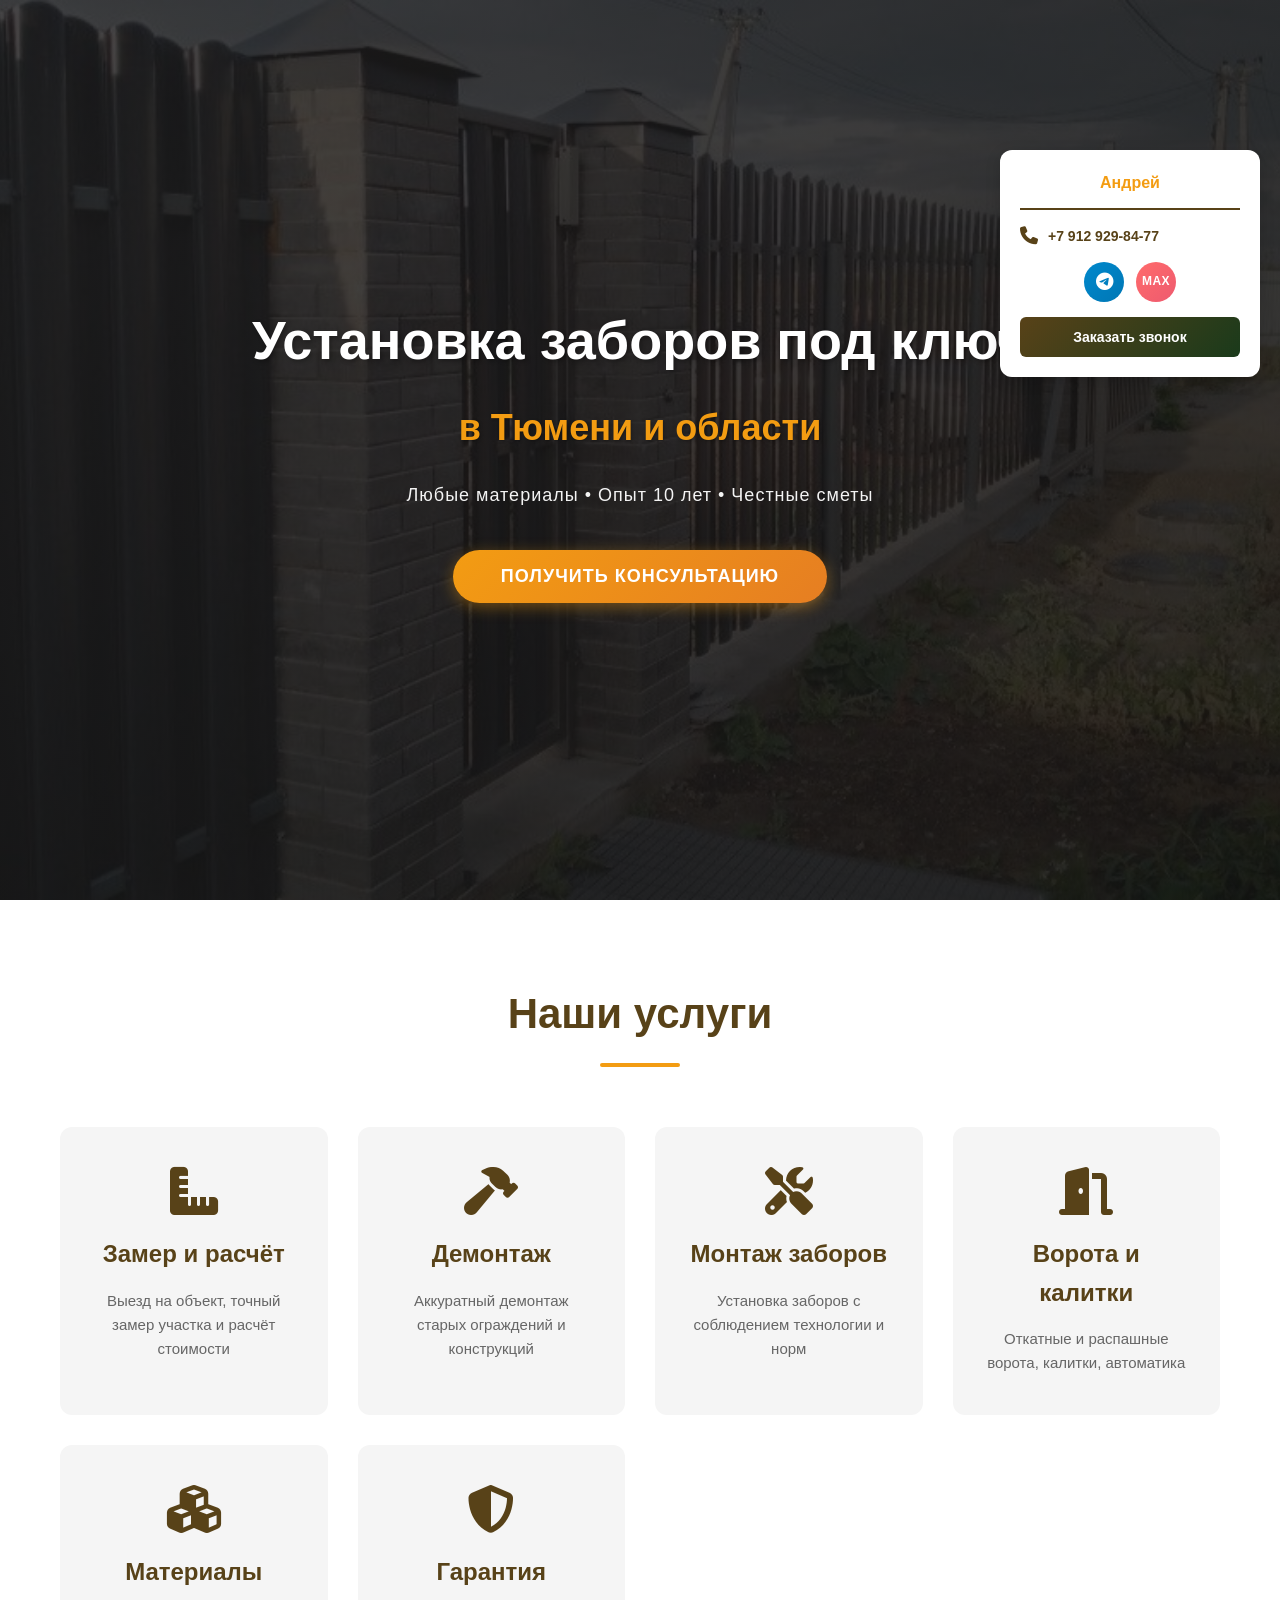
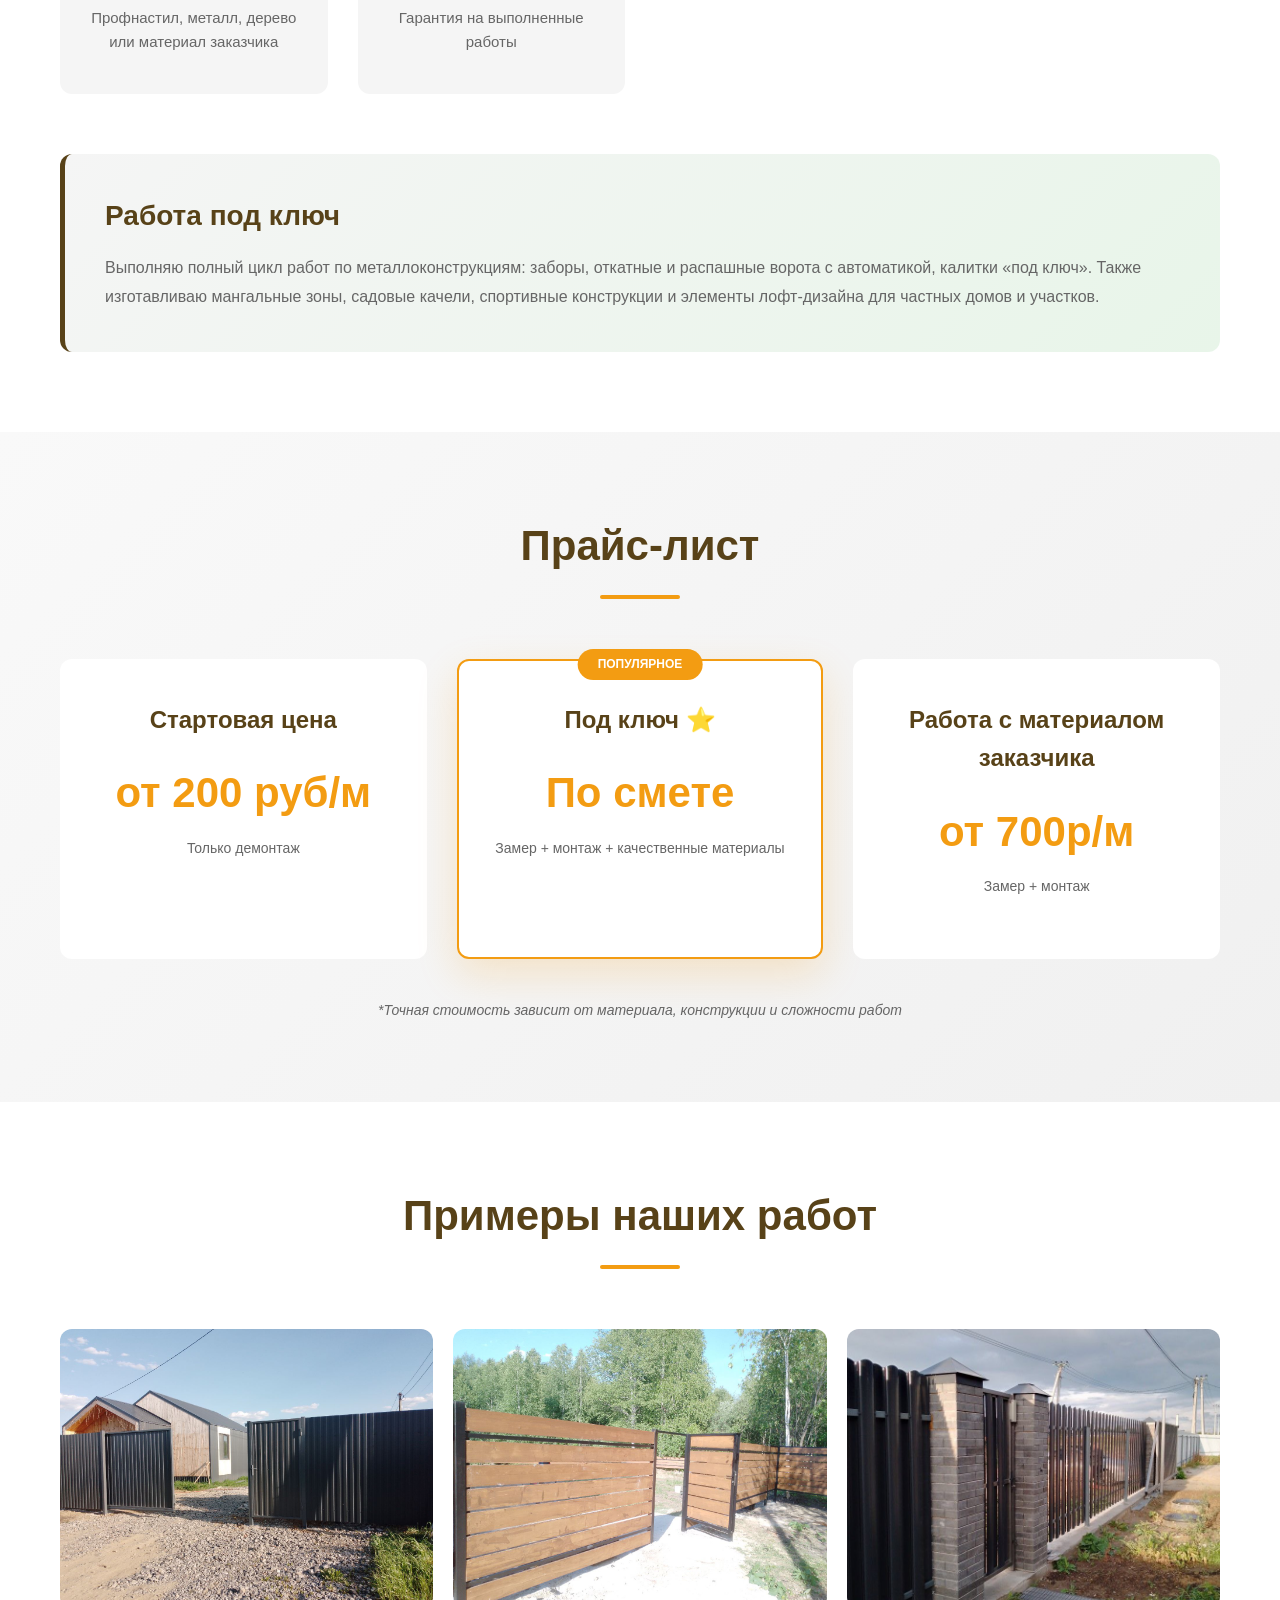
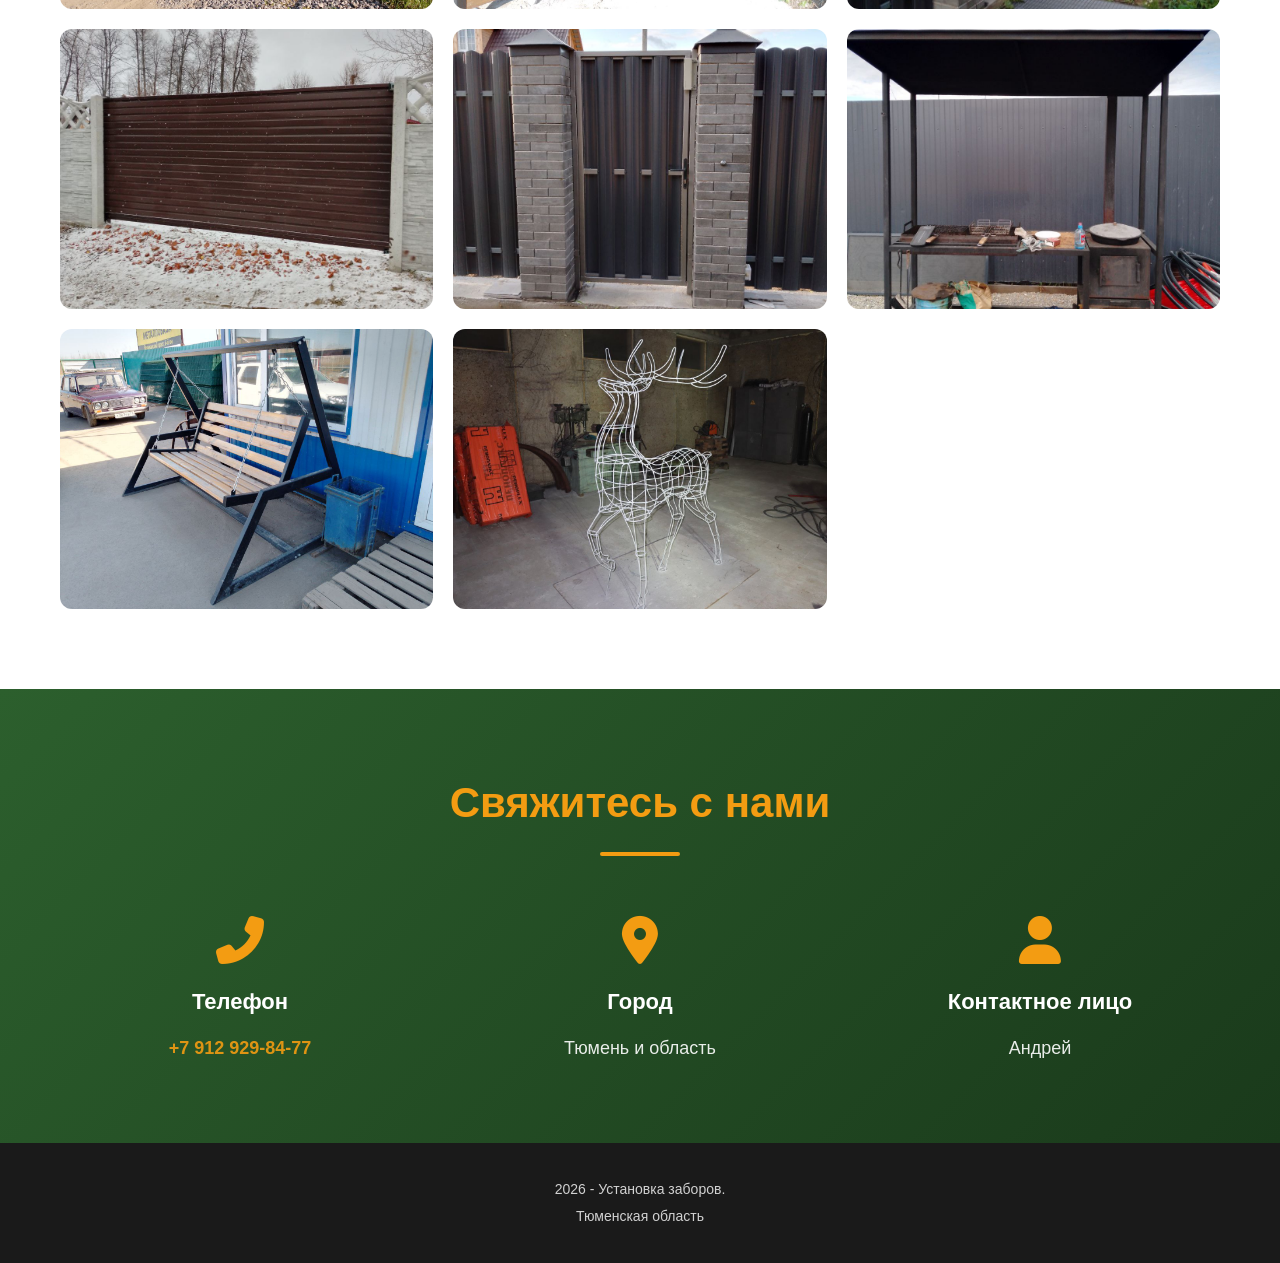
==== index.html @ 940b127a "Update index.html" ====
<!DOCTYPE html>
<html lang="ru">
<head>
  <meta charset="UTF-8">
  <title>Установка заборов в Тюмени | MAX</title>
  <meta name="viewport" content="width=device-width, initial-scale=1.0">
  <link rel="stylesheet" href="style.css">
  <link rel="stylesheet" href="https://cdnjs.cloudflare.com/ajax/libs/font-awesome/6.4.0/css/all.min.css">
</head>
<body>

<!-- Анимированные ворота при загрузке -->
<div class="gates-animation" id="gatesAnimation">
  <div class="gate gate-left"></div>
  <div class="gate gate-right"></div>
</div>


<!-- Шапка с фоновым изображением -->
<header class="hero-section">
  <div class="hero-overlay"></div>
  <div class="hero-content">
    <h1 class="main-title">Установка заборов под ключ</h1>
    <p class="main-subtitle">в Тюмени и области</p>
    <p class="hero-thesis">Любые материалы • Опыт 10 лет • Честные сметы</p>
    <button class="cta-btn">Получить консультацию</button>
  </div>
</header>

  
<!-- Закрепленная информация справа -->
<aside class="contact-widget" id="contactWidget">
  <div class="contact-header">
    <p class="contact-name">Андрей</p>
  </div>
  
  <div class="contact-info">
    <div class="phone">
      <i class="fas fa-phone"></i>
      <a href="tel:+79129298477">+7 912 929-84-77</a>
    </div>
  </div>

  <div class="messengers">
    <a href="https://t.me/andrei_zabory_72" class="messenger telegram" title="Telegram">
      <i class="fab fa-telegram"></i>
    </a>
    <a href="https://max.ru/u/f9LHodD0cOKf6otMtqRjpQnSEAO4AljlJIQRzLKiLgHiY9OCaTKBxmq5FD4" class="messenger max" title="MAX Messenger">
      <span class="max-icon">MAX</span>
    </a>
  </div>

  <button class="call-btn">Заказать звонок</button>
</aside>
  
<section class="services-section">
  <div class="container">
    <h2>Наши услуги</h2>

    <div class="services-grid">

      <div class="service-card">
        <i class="fas fa-ruler-combined"></i>
        <h3>Замер и расчёт</h3>
        <p>Выезд на объект, точный замер участка и расчёт стоимости</p>
      </div>

      <div class="service-card">
        <i class="fas fa-hammer"></i>
        <h3>Демонтаж</h3>
        <p>Аккуратный демонтаж старых ограждений и конструкций</p>
      </div>

      <div class="service-card">
        <i class="fas fa-tools"></i>
        <h3>Монтаж заборов</h3>
        <p>Установка заборов с соблюдением технологии и норм</p>
      </div>

      <div class="service-card">
        <i class="fas fa-door-open"></i>
        <h3>Ворота и калитки</h3>
        <p>Откатные и распашные ворота, калитки, автоматика</p>
      </div>

      <div class="service-card">
        <i class="fas fa-cubes"></i>
        <h3>Материалы</h3>
        <p>Профнастил, металл, дерево или материал заказчика</p>
      </div>

      <div class="service-card">
        <i class="fas fa-shield-halved"></i>
        <h3>Гарантия</h3>
        <p>Гарантия на выполненные работы</p>
      </div>

    </div>

    <div class="services-description">
      <h3>Работа под ключ</h3>
      <p>
        Выполняю полный цикл работ по металлоконструкциям: заборы, откатные и
        распашные ворота с автоматикой, калитки «под ключ». Также изготавливаю
        мангальные зоны, садовые качели, спортивные конструкции и элементы
        лофт-дизайна для частных домов и участков.
      </p>
    </div>

  </div>
</section>

<!-- Цены -->
<section class="prices-section">
  <div class="container">
    <h2>Прайс-лист</h2>
    <div class="price-table">
      <div class="price-item">
        <h3>Стартовая цена</h3>
        <p class="price">от 200 руб/м</p>
        <p class="price-text">Только демонтаж</p>
      </div>
      <div class="price-item featured">
        <div class="popular-badge">Популярное</div>
        <h3>Под ключ ⭐️</h3>
        <p class="price">По смете</p>
        <p class="price-text">Замер + монтаж + качественные материалы</p>
      </div>
      <div class="price-item">
        <h3>Работа с материалом заказчика</h3>
        <p class="price">от 700р/м</p>
        <p class="price-text">Замер + монтаж</p>
      </div>
    </div>
    <p class="price-note">*Точная стоимость зависит от материала, конструкции и сложности работ</p>
  </div>
</section>

<!-- Наши работы -->
<section class="portfolio-section">
  <div class="container">
    <h2>Примеры наших работ</h2>

    <div class="portfolio-grid">

      <div class="portfolio-item">
        <img src="images/1.jpg" alt="Забор из профнастила">
        <div class="portfolio-overlay">
          <p>Забор из профнастила</p>
        </div>
      </div>

      <div class="portfolio-item">
        <img src="images/2.jpg" alt="Деревянный забор">
        <div class="portfolio-overlay">
          <p>Деревянный забор</p>
        </div>
      </div>

      <div class="portfolio-item">
        <img src="images/3.jpg" alt="Забор с кирпичными столбами">
        <div class="portfolio-overlay">
          <p>Забор с кирпичными столбами</p>
        </div>
      </div>

      <div class="portfolio-item">
        <img src="images/4.jpg" alt="Откатные ворота">
        <div class="portfolio-overlay">
          <p>Откатные ворота</p>
        </div>
      </div>

      <div class="portfolio-item">
        <img src="images/5.jpg" alt="Металлическая калитка">
        <div class="portfolio-overlay">
          <p>Металлическая калитка</p>
        </div>
      </div>

      <div class="portfolio-item">
        <img src="images/6.jpg" alt="Мангальная зона из металла">
        <div class="portfolio-overlay">
          <p>Мангальная зона</p>
        </div>
      </div>

      <div class="portfolio-item">
        <img src="images/7.jpg" alt="Садовые качели">
        <div class="portfolio-overlay">
          <p>Садовые качели</p>
        </div>
      </div>

      <div class="portfolio-item">
        <img src="images/8.jpg" alt="Декоративные фигуры из проволоки">
        <div class="portfolio-overlay">
          <p>Фигуры из проволоки</p>
        </div>
      </div>

    </div>
  </div>
</section>


<!-- Контакты -->
<section class="contact-section">
  <div class="container">
    <h2>Свяжитесь с нами</h2>
    <div class="contact-grid">
      <div class="contact-item">
        <i class="fas fa-phone-alt"></i>
        <h3>Телефон</h3>
        <p><a href="tel:+79129298477">+7 912 929-84-77</a></p>
      </div>
      <div class="contact-item">
        <i class="fas fa-map-marker-alt"></i>
        <h3>Город</h3>
        <p>Тюмень и область</p>
      </div>
      <div class="contact-item">
        <i class="fas fa-user"></i>
        <h3>Контактное лицо</h3>
        <p>Андрей</p>
      </div>
    </div>
  </div>
</section>

<!-- Footer -->
<footer class="footer">
  <div class="container">
    <p>2026 - Установка заборов.</p>
    <p>Тюменская область</p>
  </div>
</footer>

<script src="script.js"></script>
</body>
</html>
---- style.css ----
* {
  margin: 0;
  padding: 0;
  box-sizing: border-box;
}

:root {
  --primary-color: #584218;
  --secondary-color: #f39c12;
  --accent-color: #e74c3c;
  --text-color: #333;
  --light-gray: #f5f5f5;
  --dark-gray: #666;
}

html {
  scroll-behavior: smooth;
}

body {
  font-family: 'Segoe UI', Tahoma, Geneva, Verdana, sans-serif;
  line-height: 1.6;
  color: var(--text-color);
}

.container {
  max-width: 1200px;
  margin: 0 auto;
  padding: 0 20px;
}

/* ===== АНИМАЦИЯ ДЕРЕВЯННЫХ ВОРОТ ===== */
@keyframes gateOpen {
  0% {
    opacity: 1;
  }
  100% {
    opacity: 0;
    pointer-events: none;
  }
}

@keyframes gateLeftSlide {
  0% {
    transform: translateX(0) rotateY(0deg);
  }
  100% {
    transform: translateX(-100%) rotateY(-15deg);
  }
}

@keyframes gateRightSlide {
  0% {
    transform: translateX(0) rotateY(0deg);
  }
  100% {
    transform: translateX(100%) rotateY(15deg);
  }
}

.gates-animation {
  position: fixed;
  top: 0;
  left: 0;
  width: 100%;
  height: 100vh;
  z-index: 9999;
  display: flex;
  overflow: hidden;
  animation: gateOpen 3.5s ease-in-out forwards;
  background: linear-gradient(135deg, #5a3a2a 0%, #3a2a1a 100%);
  perspective: 1000px;
}

.gate {
  width: 50%;
  height: 100%;
  position: relative;
  transform-style: preserve-3d;

  /* БАЗОВЫЙ ЦВЕТ ДЕРЕВА */
  background:
    linear-gradient(
      90deg,
      #6f4a2e 0%,
      #7a5134 20%,
      #6a452a 50%,
      #7f5638 80%,
      #6f4a2e 100%
    );

  box-shadow:
    inset -6px 0 12px rgba(0,0,0,0.35),
    inset 2px 0 4px rgba(255,255,255,0.15);

  border-right: 4px solid #4a2f1e;
}

/* РЕАЛИСТИЧНЫЕ ДОСКИ */
.gate::before {
  content: '';
  position: absolute;
  inset: 0;

  background:
    repeating-linear-gradient(
      0deg,
      rgba(0,0,0,0.35) 0px,
      rgba(0,0,0,0.35) 3px,
      transparent 3px,
      transparent 72px
    ),
    repeating-linear-gradient(
      0deg,
      rgba(255,255,255,0.08) 0px,
      rgba(255,255,255,0.08) 1px,
      transparent 1px,
      transparent 6px
    );

  mix-blend-mode: multiply;
  pointer-events: none;
}

/* ВОЛОКНА ДЕРЕВА */
.gate::after {
  content: '';
  position: absolute;
  inset: 0;

  background:
    repeating-linear-gradient(
      90deg,
      rgba(0,0,0,0.15) 0px,
      rgba(0,0,0,0.15) 1px,
      transparent 1px,
      transparent 18px
    ),
    linear-gradient(
      90deg,
      rgba(255,255,255,0.05),
      rgba(0,0,0,0.15)
    );

  opacity: 0.9;
  pointer-events: none;
}


.gate-left {
  animation: gateLeftSlide 3s cubic-bezier(0.68, -0.55, 0.265, 1.55) forwards;
  border-left: 3px solid #5a3a2a;
}

.gate-left::before {
  content: '';
  position: absolute;
  width: 40px;
  height: 100px;
  background: radial-gradient(circle, #d4af37 0%, #c9a127 50%, #9a7e1f 100%);
  top: 50%;
  left: 24px;
  transform: translateY(-50%);
  border-radius: 50%;
  box-shadow: inset -2px -2px 5px rgba(0, 0, 0, 0.4), inset 1px 1px 3px rgba(255, 255, 255, 0.2);
  z-index: 10;
}

.gate-right {
  animation: gateRightSlide 3s cubic-bezier(0.68, -0.55, 0.265, 1.55) forwards;
  border-right: 3px solid #5a3a2a;
  border-left: none;
}

.gate-right::before {
  content: '';
  position: absolute;
  width: 40px;
  height: 100px;
  background: radial-gradient(circle, #d4af37 0%, #c9a127 50%, #9a7e1f 100%);
  top: 50%;
  right: 24px;
  transform: translateY(-50%);
  border-radius: 50%;
  box-shadow: inset -2px -2px 5px rgba(0, 0, 0, 0.4), inset 1px 1px 3px rgba(255, 255, 255, 0.2);
  z-index: 10;
}

/* Петли ворот */
.gate .hinge {
  position: absolute;
  width: 30px;
  height: 12px;
  background: radial-gradient(circle, #c0a080 0%, #8a6a50 100%);
  border-radius: 50%;
  box-shadow: inset -1px -1px 3px rgba(0, 0, 0, 0.4), 0 1px 2px rgba(255, 255, 255, 0.2);
  z-index: 5;
}

.gate-left .hinge {
  right: 0px;
}

.gate-right .hinge {
  left: 0px;
}

/* ===== ЗАКРЕПЛЕННЫЙ КОНТАКТ ВИДЖЕТ ===== */
.contact-widget {
  position: fixed;
  right: 20px;
  top: 150px;
  background: white;
  border-radius: 12px;
  padding: 20px;
  box-shadow: 0 4px 15px rgba(0, 0, 0, 0.15);
  z-index: 100;
  width: 260px;
  transition: all 0.3s ease;
  animation: slideInRight 0.8s ease-out forwards;
}

@keyframes slideInRight {
  from {
    opacity: 0;
    transform: translateX(100px);
  }
  to {
    opacity: 1;
    transform: translateX(0);
  }
}

.contact-header {
  border-bottom: 2px solid var(--primary-color);
  padding-bottom: 12px;
  margin-bottom: 15px;
  text-align: center;
}

.contact-name {
  color: var(--secondary-color);
  font-size: 16px;
  font-weight: 700;
}

.contact-info {
  margin-bottom: 15px;
}

.phone {
  display: flex;
  align-items: center;
  gap: 10px;
  margin-bottom: 10px;
}

.phone i {
  color: var(--primary-color);
  font-size: 18px;
}

.phone a {
  color: var(--primary-color);
  text-decoration: none;
  font-weight: 600;
  font-size: 14px;
  transition: color 0.3s ease;
}

.phone a:hover {
  color: var(--secondary-color);
}

.messengers {
  display: flex;
  gap: 12px;
  justify-content: center;
  margin-bottom: 15px;
}

.messenger {
  width: 40px;
  height: 40px;
  border-radius: 50%;
  display: flex;
  align-items: center;
  justify-content: center;
  color: white;
  font-size: 18px;
  text-decoration: none;
  transition: all 0.3s ease;
  transform-origin: center;
}

.messenger.telegram {
  background: linear-gradient(135deg, #0088cc 0%, #0077b5 100%);
}

.messenger.telegram:hover {
  transform: scale(1.2) rotate(10deg);
  box-shadow: 0 4px 12px rgba(0, 136, 204, 0.4);
}

.messenger.vk {
  background: linear-gradient(135deg, #4a7fdb 0%, #3b65c4 100%);
}

.messenger.vk:hover {
  transform: scale(1.2) rotate(-10deg);
  box-shadow: 0 4px 12px rgba(74, 127, 219, 0.4);
}

.messenger.max {
  background: linear-gradient(135deg, #ff6b6b 0%, #ee5a6f 100%);
}

.messenger.max:hover {
  transform: scale(1.2) rotate(10deg);
  box-shadow: 0 4px 12px rgba(255, 107, 107, 0.4);
}

.max-icon {
  font-size: 12px;
  font-weight: 900;
  letter-spacing: 0.5px;
}

.call-btn {
  width: 100%;
  padding: 12px;
  background: linear-gradient(135deg, var(--primary-color), #1a3a1b);
  color: white;
  border: none;
  border-radius: 6px;
  font-weight: 600;
  cursor: pointer;
  transition: all 0.3s ease;
  font-size: 14px;
}

.call-btn:hover {
  transform: translateY(-2px);
  box-shadow: 0 6px 15px rgba(44, 95, 45, 0.4);
}

.call-btn:active {
  transform: translateY(0);
}

/* ===== HERO СЕКЦИЯ ===== */
.hero-section {
  position: relative;
  height: 100vh;
  min-height: 600px;
  background: linear-gradient(rgba(0, 0, 0, 0.4), rgba(0, 0, 0, 0.4)), 
              url('images/hero-bg.jpg');
  background-size: cover;
  background-position: center;
  background-attachment: fixed;
  display: flex;
  align-items: center;
  justify-content: center;
  text-align: center;
  color: white;
  overflow: hidden;
}

.hero-overlay {
  position: absolute;
  top: 0;
  left: 0;
  width: 100%;
  height: 100%;
  background: linear-gradient(135deg, rgba(35, 35, 35, 0.7) 0%, rgba(20, 20, 20, 0.8) 100%);
  z-index: 1;
}

.hero-content {
  position: relative;
  z-index: 2;
  animation: fadeInUp 1s ease-out;
}

@keyframes fadeInUp {
  from {
    opacity: 0;
    transform: translateY(50px);
  }
  to {
    opacity: 1;
    transform: translateY(0);
  }
}

.main-title {
  font-size: 54px;
  font-weight: 700;
  margin-bottom: 15px;
  text-shadow: 2px 2px 4px rgba(0, 0, 0, 0.3);
}

.main-subtitle {
  font-size: 36px;
  color: var(--secondary-color);
  margin-bottom: 25px;
  font-weight: 600;
  text-shadow: 1px 1px 3px rgba(0, 0, 0, 0.3);
}

.hero-thesis {
  font-size: 18px;
  margin-bottom: 40px;
  opacity: 0.95;
  font-weight: 500;
  letter-spacing: 1px;
}

.cta-btn {
  background: linear-gradient(135deg, var(--secondary-color), #e67e22);
  color: white;
  border: none;
  padding: 16px 48px;
  font-size: 18px;
  font-weight: 700;
  border-radius: 50px;
  cursor: pointer;
  transition: all 0.3s ease;
  box-shadow: 0 4px 15px rgba(243, 156, 18, 0.4);
  text-transform: uppercase;
  letter-spacing: 1px;
}

.cta-btn:hover {
  transform: translateY(-3px);
  box-shadow: 0 8px 25px rgba(243, 156, 18, 0.6);
}

.cta-btn:active {
  transform: translateY(-1px);
}

/* ===== УСЛУГИ ===== */
.services-section {
  padding: 80px 0;
  background: white;
}

.services-section h2 {
  font-size: 42px;
  text-align: center;
  margin-bottom: 60px;
  color: var(--primary-color);
  position: relative;
  padding-bottom: 20px;
}

.services-section h2::after {
  content: '';
  position: absolute;
  bottom: 0;
  left: 50%;
  transform: translateX(-50%);
  width: 80px;
  height: 4px;
  background: var(--secondary-color);
  border-radius: 2px;
}

.services-grid {
  display: grid;
  grid-template-columns: repeat(auto-fit, minmax(250px, 1fr));
  gap: 30px;
  margin-bottom: 60px;
}

.service-card {
  background: var(--light-gray);
  padding: 40px 30px;
  border-radius: 12px;
  text-align: center;
  transition: all 0.3s ease;
  cursor: pointer;
  position: relative;
  overflow: hidden;
}

.service-card::before {
  content: '';
  position: absolute;
  top: 0;
  left: -100%;
  width: 100%;
  height: 3px;
  background: var(--secondary-color);
  transition: left 0.3s ease;
}

.service-card:hover {
  transform: translateY(-10px);
  box-shadow: 0 10px 30px rgba(0, 0, 0, 0.1);
}

.service-card:hover::before {
  left: 0;
}

.service-card i {
  font-size: 48px;
  color: var(--primary-color);
  margin-bottom: 20px;
  display: block;
}

.service-card h3 {
  font-size: 24px;
  margin-bottom: 15px;
  color: var(--primary-color);
}

.service-card p {
  color: var(--dark-gray);
  font-size: 15px;
  line-height: 1.6;
}

.services-description {
  background: linear-gradient(135deg, #f5f5f5, #e8f5e9);
  padding: 40px;
  border-radius: 12px;
  border-left: 5px solid var(--primary-color);
}

.services-description h3 {
  color: var(--primary-color);
  font-size: 28px;
  margin-bottom: 15px;
}

.services-description p {
  color: var(--dark-gray);
  font-size: 16px;
  line-height: 1.8;
}

/* ===== ЦЕНЫ ===== */
.prices-section {
  padding: 80px 0;
  background: linear-gradient(135deg, #f9f9f9, #f0f0f0);
}

.prices-section h2 {
  font-size: 42px;
  text-align: center;
  margin-bottom: 60px;
  color: var(--primary-color);
  position: relative;
  padding-bottom: 20px;
}

.prices-section h2::after {
  content: '';
  position: absolute;
  bottom: 0;
  left: 50%;
  transform: translateX(-50%);
  width: 80px;
  height: 4px;
  background: var(--secondary-color);
  border-radius: 2px;
}

.price-table {
  display: grid;
  grid-template-columns: repeat(auto-fit, minmax(280px, 1fr));
  gap: 30px;
  margin-bottom: 40px;
}

.price-item {
  background: white;
  padding: 40px 30px;
  border-radius: 12px;
  text-align: center;
  border: 2px solid transparent;
  transition: all 0.3s ease;
  position: relative;
}

.price-item:hover {
  transform: translateY(-10px);
  border-color: var(--secondary-color);
  box-shadow: 0 10px 30px rgba(0, 0, 0, 0.1);
}

.price-item.featured {
  border-color: var(--secondary-color);
  transform: scale(1.05);
  box-shadow: 0 15px 40px rgba(243, 156, 18, 0.2);
}

.popular-badge {
  position: absolute;
  top: -12px;
  left: 50%;
  transform: translateX(-50%);
  background: var(--secondary-color);
  color: white;
  padding: 6px 20px;
  border-radius: 20px;
  font-size: 12px;
  font-weight: 700;
  text-transform: uppercase;
}

.price-item h3 {
  color: var(--primary-color);
  font-size: 24px;
  margin-bottom: 20px;
}

.price {
  font-size: 42px;
  font-weight: 700;
  color: var(--secondary-color);
  margin-bottom: 10px;
}

.price-text {
  color: var(--dark-gray);
  font-size: 14px;
  margin-bottom: 20px;
}

.price-note {
  text-align: center;
  color: var(--dark-gray);
  font-size: 14px;
  font-style: italic;
}

/* ===== ПОРТФОЛИО ===== */
.portfolio-section {
  padding: 80px 0;
  background: white;
}

.portfolio-section h2 {
  font-size: 42px;
  text-align: center;
  margin-bottom: 60px;
  color: var(--primary-color);
  position: relative;
  padding-bottom: 20px;
}

.portfolio-section h2::after {
  content: '';
  position: absolute;
  bottom: 0;
  left: 50%;
  transform: translateX(-50%);
  width: 80px;
  height: 4px;
  background: var(--secondary-color);
  border-radius: 2px;
}

.portfolio-grid {
  display: grid;
  grid-template-columns: repeat(auto-fit, minmax(280px, 1fr));
  gap: 20px;
}

.portfolio-item {
  position: relative;
  overflow: hidden;
  border-radius: 12px;
  height: 280px;
  cursor: pointer;
}

.portfolio-item img {
  width: 100%;
  height: 100%;
  object-fit: cover;
  transition: transform 0.4s ease;
}

.portfolio-item:hover img {
  transform: scale(1.1);
}

.portfolio-overlay {
  position: absolute;
  top: 0;
  left: 0;
  width: 100%;
  height: 100%;
  background: rgba(44, 95, 45, 0.8);
  display: flex;
  align-items: center;
  justify-content: center;
  opacity: 0;
  transition: opacity 0.3s ease;
}

.portfolio-item:hover .portfolio-overlay {
  opacity: 1;
}

.portfolio-overlay p {
  color: white;
  font-size: 18px;
  font-weight: 600;
  text-align: center;
}

/* ===== КОНТАКТЫ ===== */
.contact-section {
  padding: 80px 0;
  background: linear-gradient(135deg, #2c5f2d, #1a3a1b);
  color: white;
}

.contact-section h2 {
  font-size: 42px;
  text-align: center;
  margin-bottom: 60px;
  color: var(--secondary-color);
  position: relative;
  padding-bottom: 20px;
}

.contact-section h2::after {
  content: '';
  position: absolute;
  bottom: 0;
  left: 50%;
  transform: translateX(-50%);
  width: 80px;
  height: 4px;
  background: var(--secondary-color);
  border-radius: 2px;
}

.contact-grid {
  display: grid;
  grid-template-columns: repeat(auto-fit, minmax(250px, 1fr));
  gap: 40px;
}

.contact-item {
  text-align: center;
}

.contact-item i {
  font-size: 48px;
  color: var(--secondary-color);
  margin-bottom: 20px;
  display: block;
}

.contact-item h3 {
  font-size: 22px;
  margin-bottom: 15px;
}

.contact-item p {
  font-size: 18px;
  opacity: 0.9;
}

.contact-item a {
  color: var(--secondary-color);
  text-decoration: none;
  font-weight: 600;
  transition: opacity 0.3s ease;
}

.contact-item a:hover {
  opacity: 0.8;
}

/* ===== FOOTER ===== */
.footer {
  background: #1a1a1a;
  color: white;
  text-align: center;
  padding: 30px 0;
  font-size: 14px;
}

.footer p {
  margin: 5px 0;
  opacity: 0.8;
}

/* ===== RESPONSIVE ===== */
@media (max-width: 768px) {
  .main-title {
    font-size: 38px;
  }

  .main-subtitle {
    font-size: 26px;
  }

  .hero-thesis {
    font-size: 16px;
  }

  .contact-widget {
    position: relative;
    right: auto;
    top: auto;
    width: 100%;
    margin: 20px;
    animation: none;
  }

  .services-grid {
    grid-template-columns: 1fr;
  }

  .portfolio-grid {
    grid-template-columns: repeat(2, 1fr);
  }

  .price-item.featured {
    transform: scale(1);
  }

  .cta-btn {
    padding: 12px 32px;
    font-size: 16px;
  }
}

@media (max-width: 480px) {
  .main-title {
    font-size: 28px;
  }

  .main-subtitle {
    font-size: 20px;
  }

  .portfolio-grid {
    grid-template-columns: 1fr;
  }

  .contact-grid {
    grid-template-columns: 1fr;
  }

  .services-section h2,
  .prices-section h2,
  .portfolio-section h2,
  .contact-section h2 {
    font-size: 32px;
  }
}
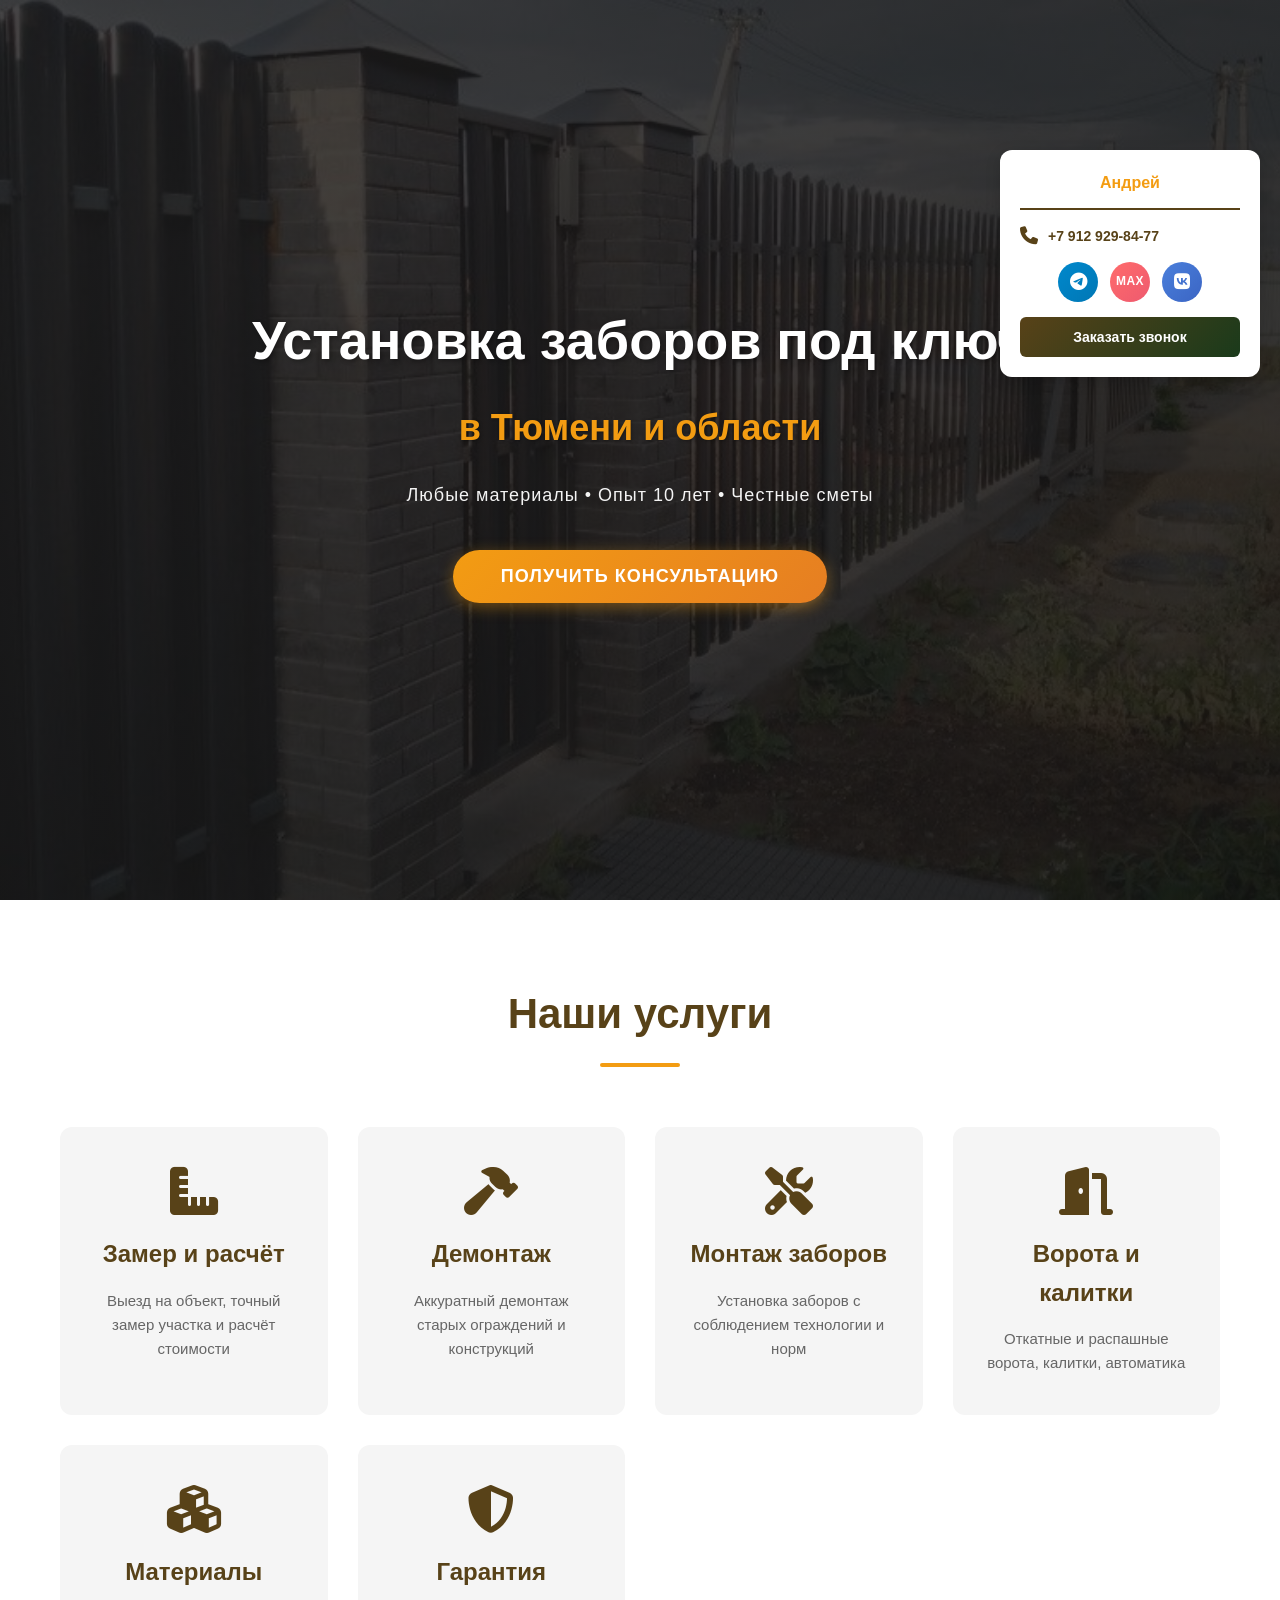
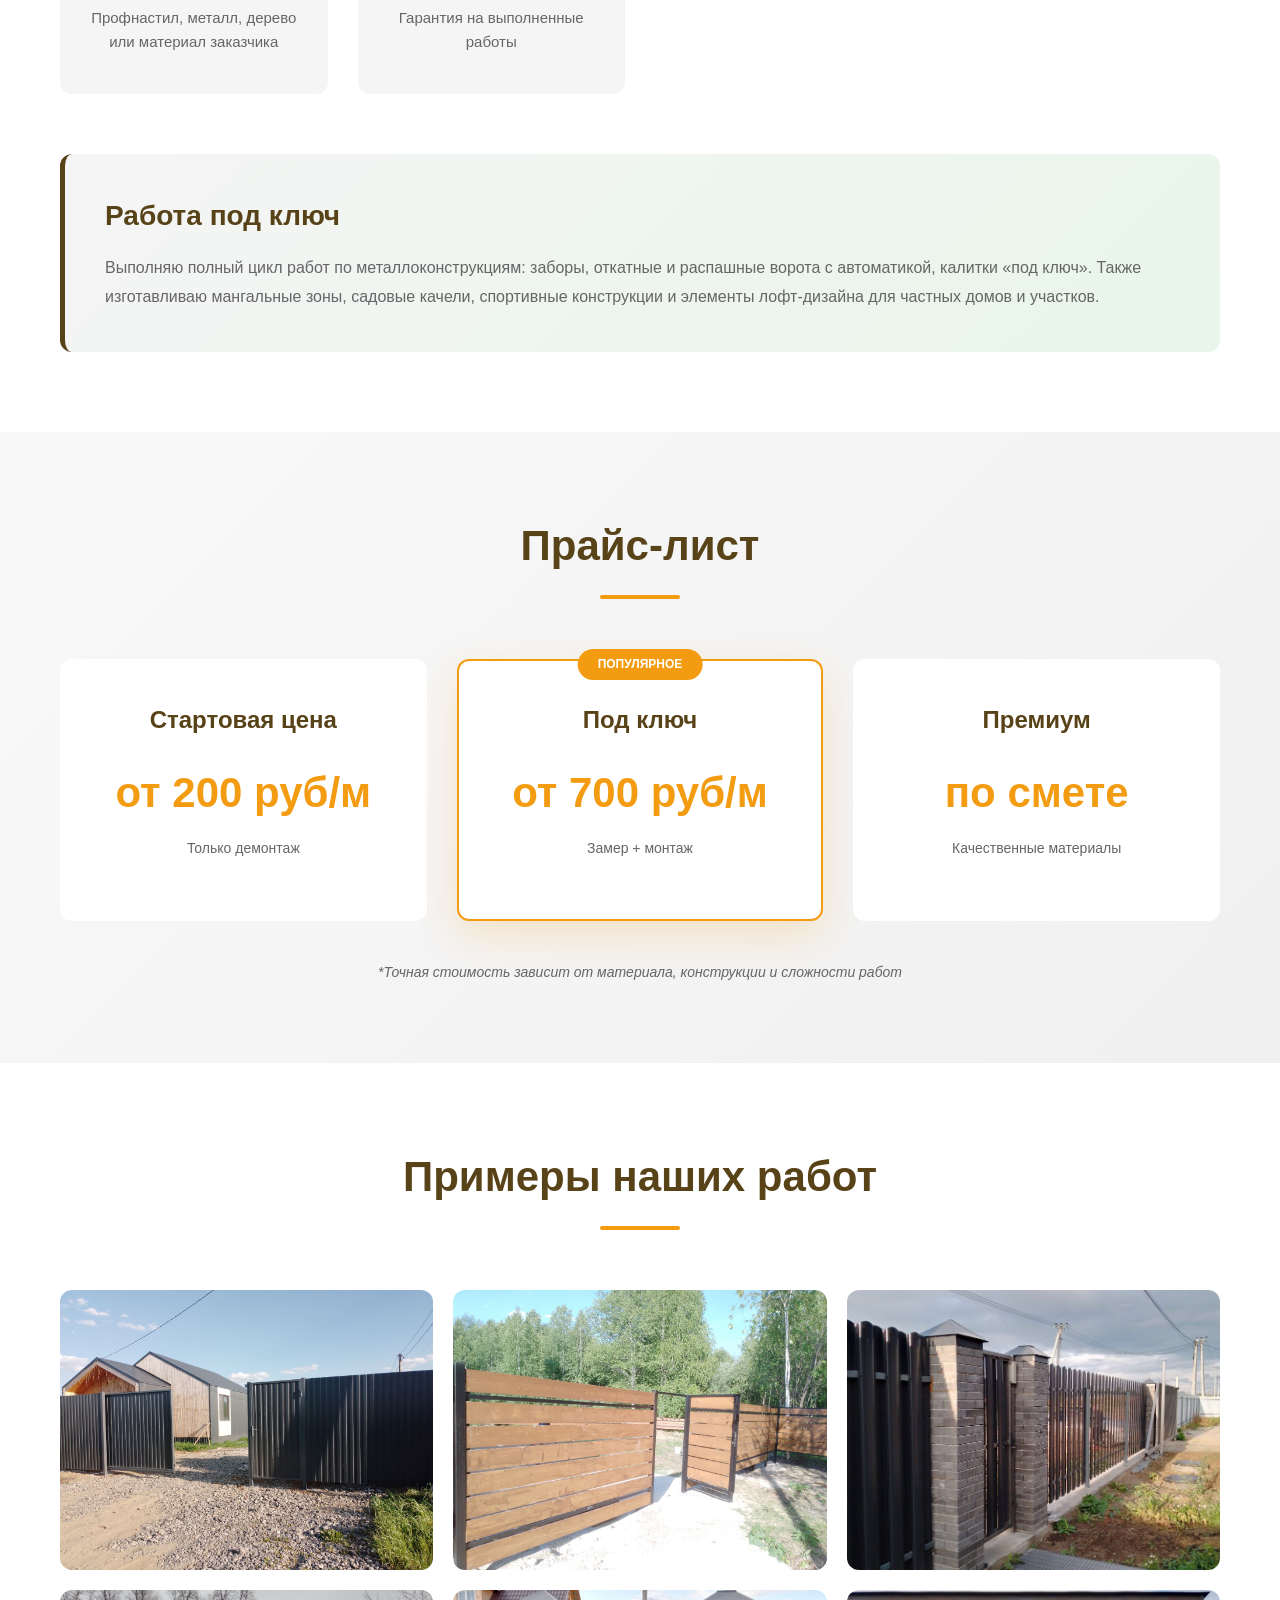
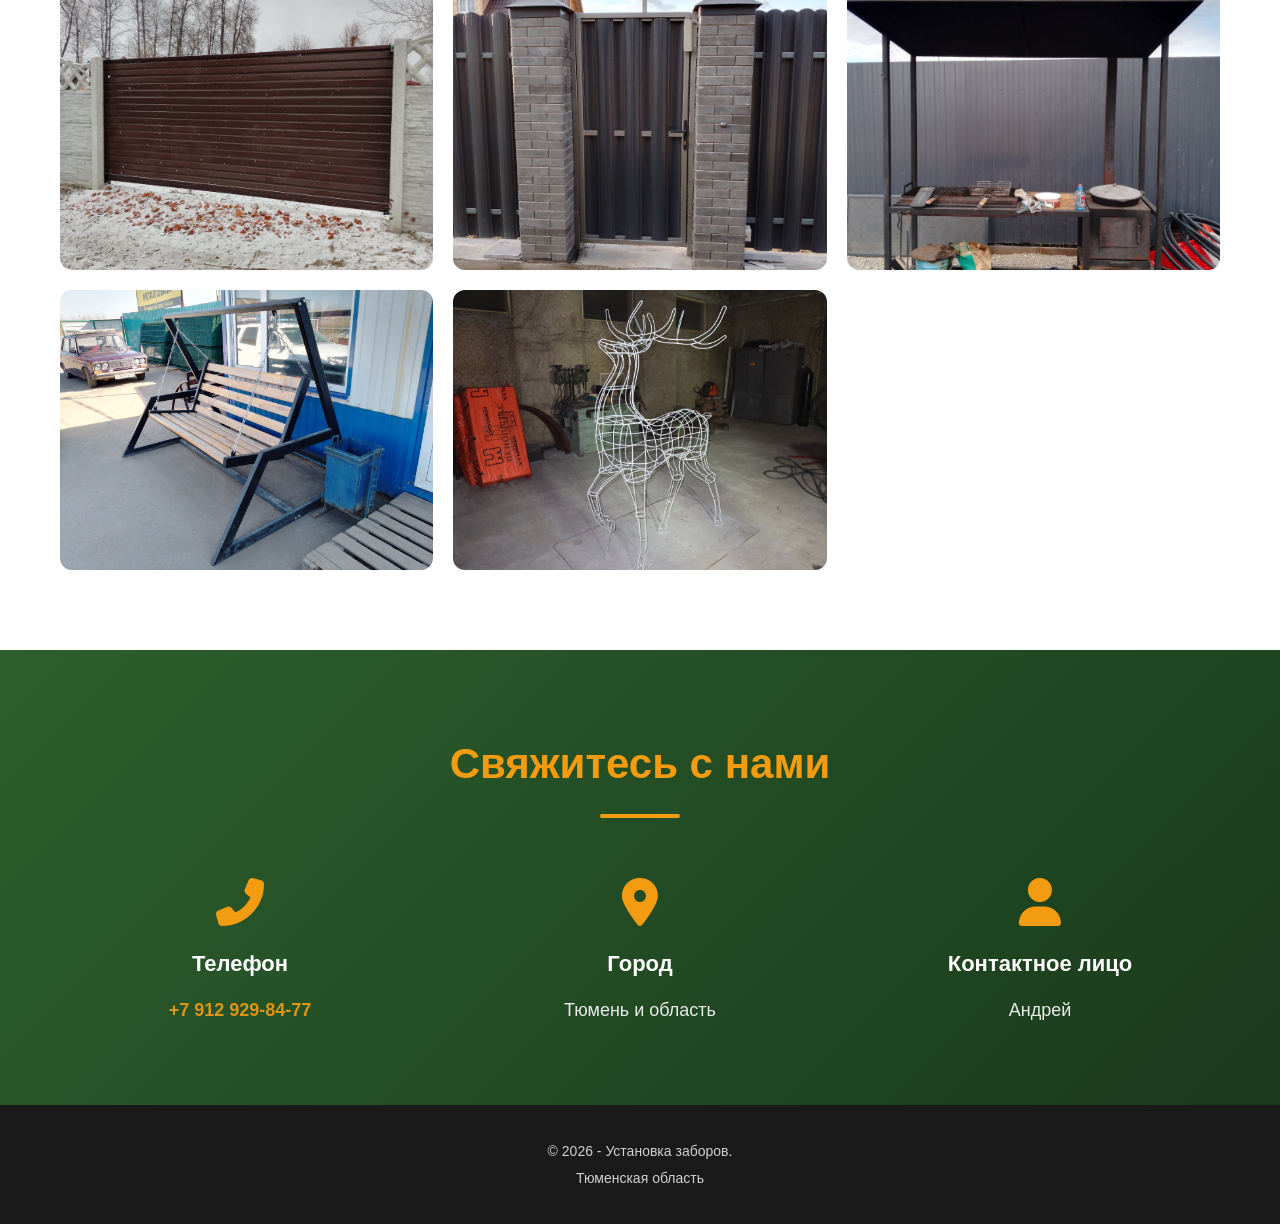
==== commit 05e3fd0a: "Update index.html" ====
--- a/index.html
+++ b/index.html
@@ -15,6 +15,33 @@
   <div class="gate gate-right"></div>
 </div>
 
+<!-- Закрепленная информация справа -->
+<aside class="contact-widget" id="contactWidget">
+  <div class="contact-header">
+    <p class="contact-name">Андрей</p>
+  </div>
+  
+  <div class="contact-info">
+    <div class="phone">
+      <i class="fas fa-phone"></i>
+      <a href="tel:+79129298477">+7 912 929-84-77</a>
+    </div>
+  </div>
+
+  <div class="messengers">
+    <a href="https://t.me/andrey_max_zabor" class="messenger telegram" title="Telegram">
+      <i class="fab fa-telegram"></i>
+    </a>
+    <a href="https://max.im" class="messenger max" title="MAX Messenger">
+      <span class="max-icon">MAX</span>
+    </a>
+    <a href="https://vk.com" class="messenger vk" title="VK">
+      <i class="fab fa-vk"></i>
+    </a>
+  </div>
+
+  <button class="call-btn">Заказать звонок</button>
+</aside>
 
 <!-- Шапка с фоновым изображением -->
 <header class="hero-section">
@@ -27,32 +54,6 @@
   </div>
 </header>
 
-  
-<!-- Закрепленная информация справа -->
-<aside class="contact-widget" id="contactWidget">
-  <div class="contact-header">
-    <p class="contact-name">Андрей</p>
-  </div>
-  
-  <div class="contact-info">
-    <div class="phone">
-      <i class="fas fa-phone"></i>
-      <a href="tel:+79129298477">+7 912 929-84-77</a>
-    </div>
-  </div>
-
-  <div class="messengers">
-    <a href="https://t.me/andrei_zabory_72" class="messenger telegram" title="Telegram">
-      <i class="fab fa-telegram"></i>
-    </a>
-    <a href="https://max.ru/u/f9LHodD0cOKf6otMtqRjpQnSEAO4AljlJIQRzLKiLgHiY9OCaTKBxmq5FD4" class="messenger max" title="MAX Messenger">
-      <span class="max-icon">MAX</span>
-    </a>
-  </div>
-
-  <button class="call-btn">Заказать звонок</button>
-</aside>
-  
 <section class="services-section">
   <div class="container">
     <h2>Наши услуги</h2>
@@ -110,6 +111,7 @@
   </div>
 </section>
 
+
 <!-- Цены -->
 <section class="prices-section">
   <div class="container">
@@ -122,14 +124,14 @@
       </div>
       <div class="price-item featured">
         <div class="popular-badge">Популярное</div>
-        <h3>Под ключ ⭐️</h3>
-        <p class="price">По смете</p>
-        <p class="price-text">Замер + монтаж + качественные материалы</p>
+        <h3>Под ключ</h3>
+        <p class="price">от 700 руб/м</p>
+        <p class="price-text">Замер + монтаж</p>
       </div>
       <div class="price-item">
-        <h3>Работа с материалом заказчика</h3>
-        <p class="price">от 700р/м</p>
-        <p class="price-text">Замер + монтаж</p>
+        <h3>Премиум</h3>
+        <p class="price">по смете</p>
+        <p class="price-text">Качественные материалы</p>
       </div>
     </div>
     <p class="price-note">*Точная стоимость зависит от материала, конструкции и сложности работ</p>
@@ -231,7 +233,7 @@
 <!-- Footer -->
 <footer class="footer">
   <div class="container">
-    <p>2026 - Установка заборов.</p>
+    <p>&copy; 2026 - Установка заборов.</p>
     <p>Тюменская область</p>
   </div>
 </footer>
@@ -239,7 +241,3 @@
 <script src="script.js"></script>
 </body>
 </html>
-
-
-
-
--- a/style.css
+++ b/style.css
@@ -159,7 +159,7 @@
   height: 100px;
   background: radial-gradient(circle, #d4af37 0%, #c9a127 50%, #9a7e1f 100%);
   top: 50%;
-  left: 24px;
+  left: 15%;
   transform: translateY(-50%);
   border-radius: 50%;
   box-shadow: inset -2px -2px 5px rgba(0, 0, 0, 0.4), inset 1px 1px 3px rgba(255, 255, 255, 0.2);
@@ -179,7 +179,7 @@
   height: 100px;
   background: radial-gradient(circle, #d4af37 0%, #c9a127 50%, #9a7e1f 100%);
   top: 50%;
-  right: 24px;
+  right: 15%;
   transform: translateY(-50%);
   border-radius: 50%;
   box-shadow: inset -2px -2px 5px rgba(0, 0, 0, 0.4), inset 1px 1px 3px rgba(255, 255, 255, 0.2);
@@ -866,3 +866,4 @@
 
 
 
+
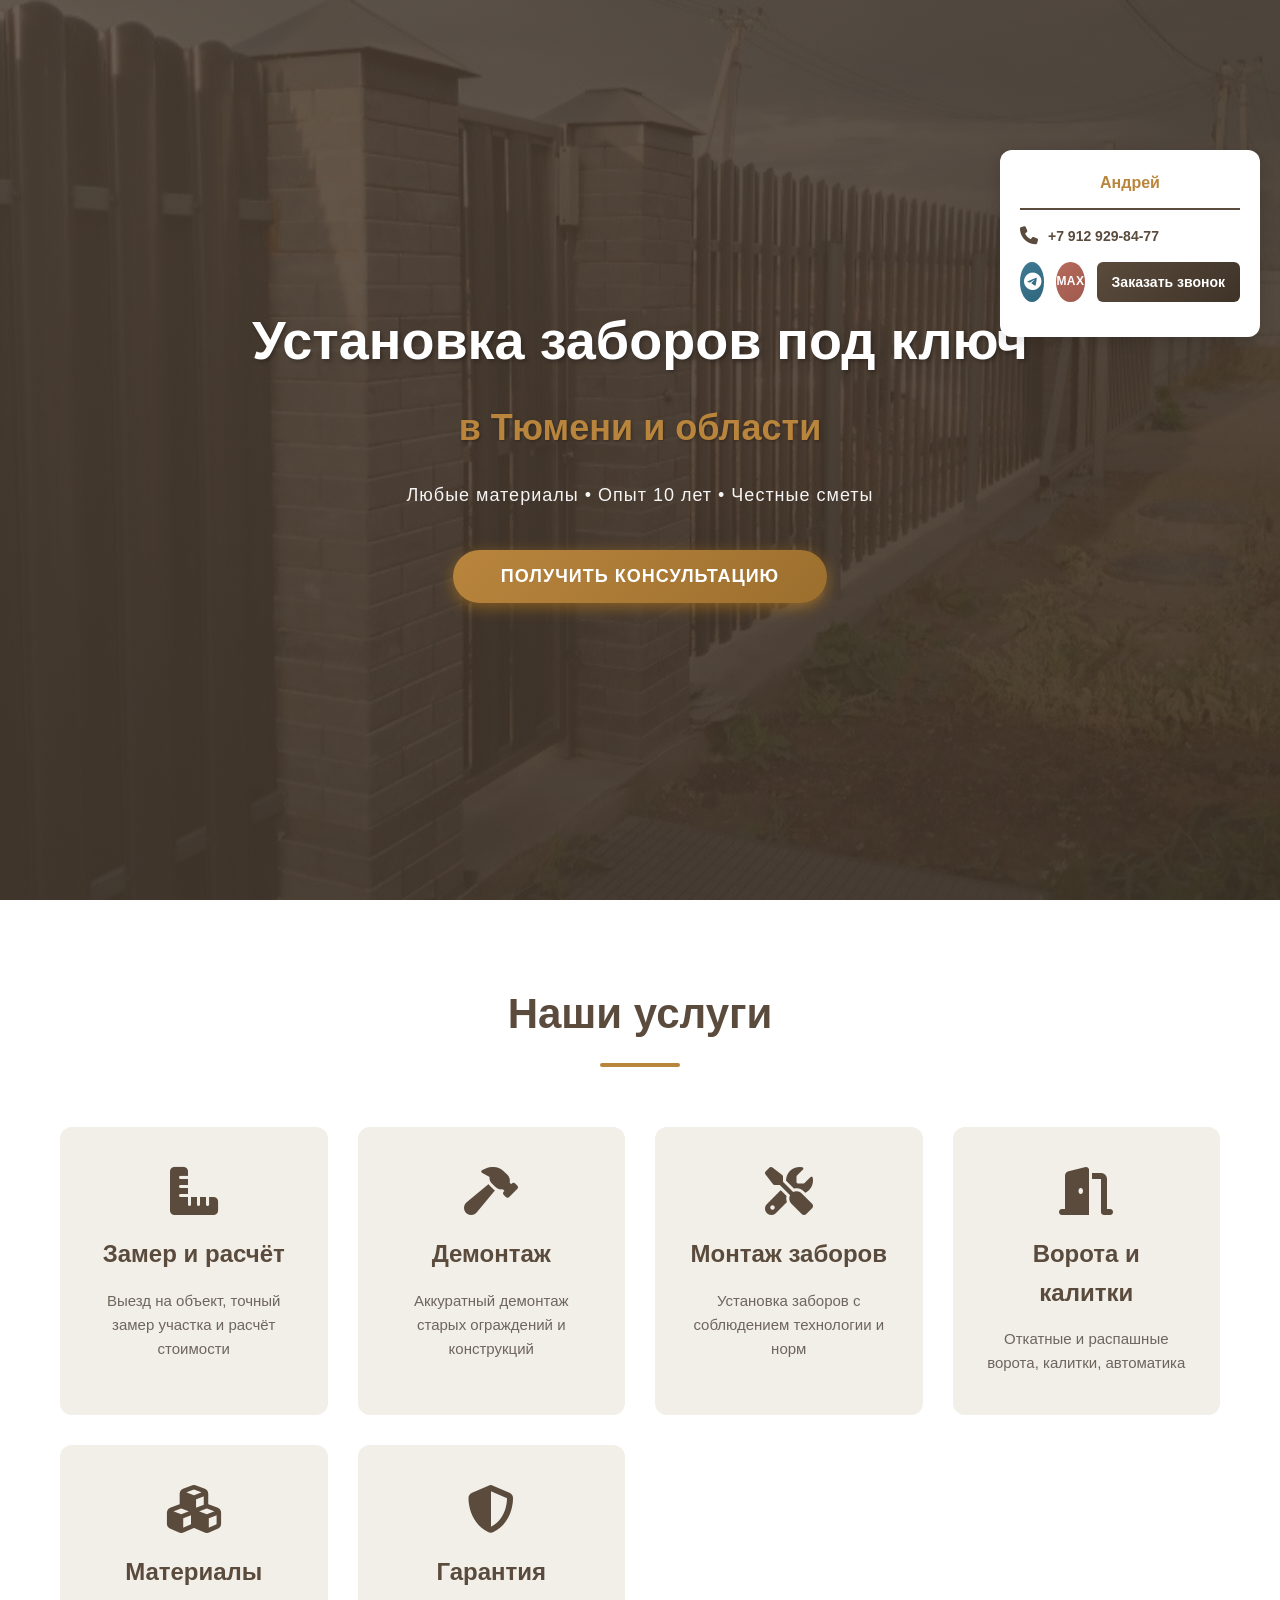
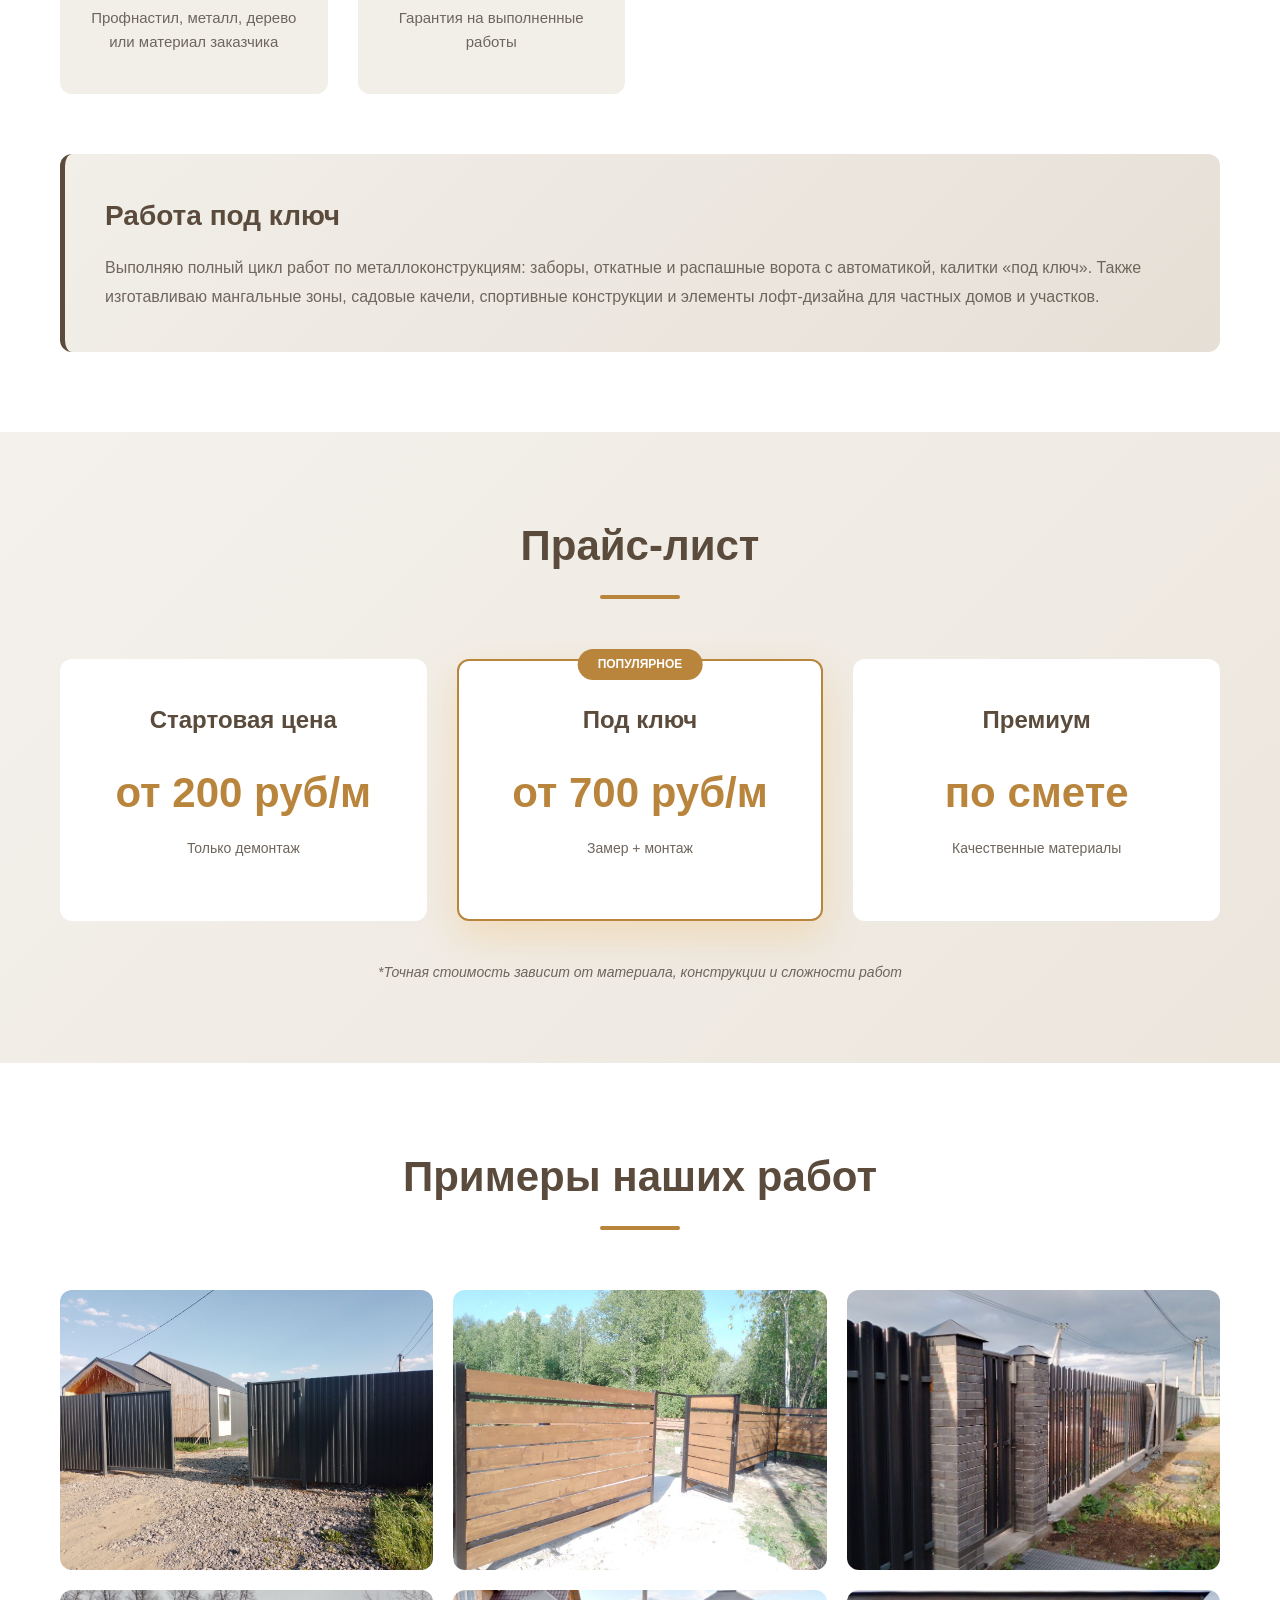
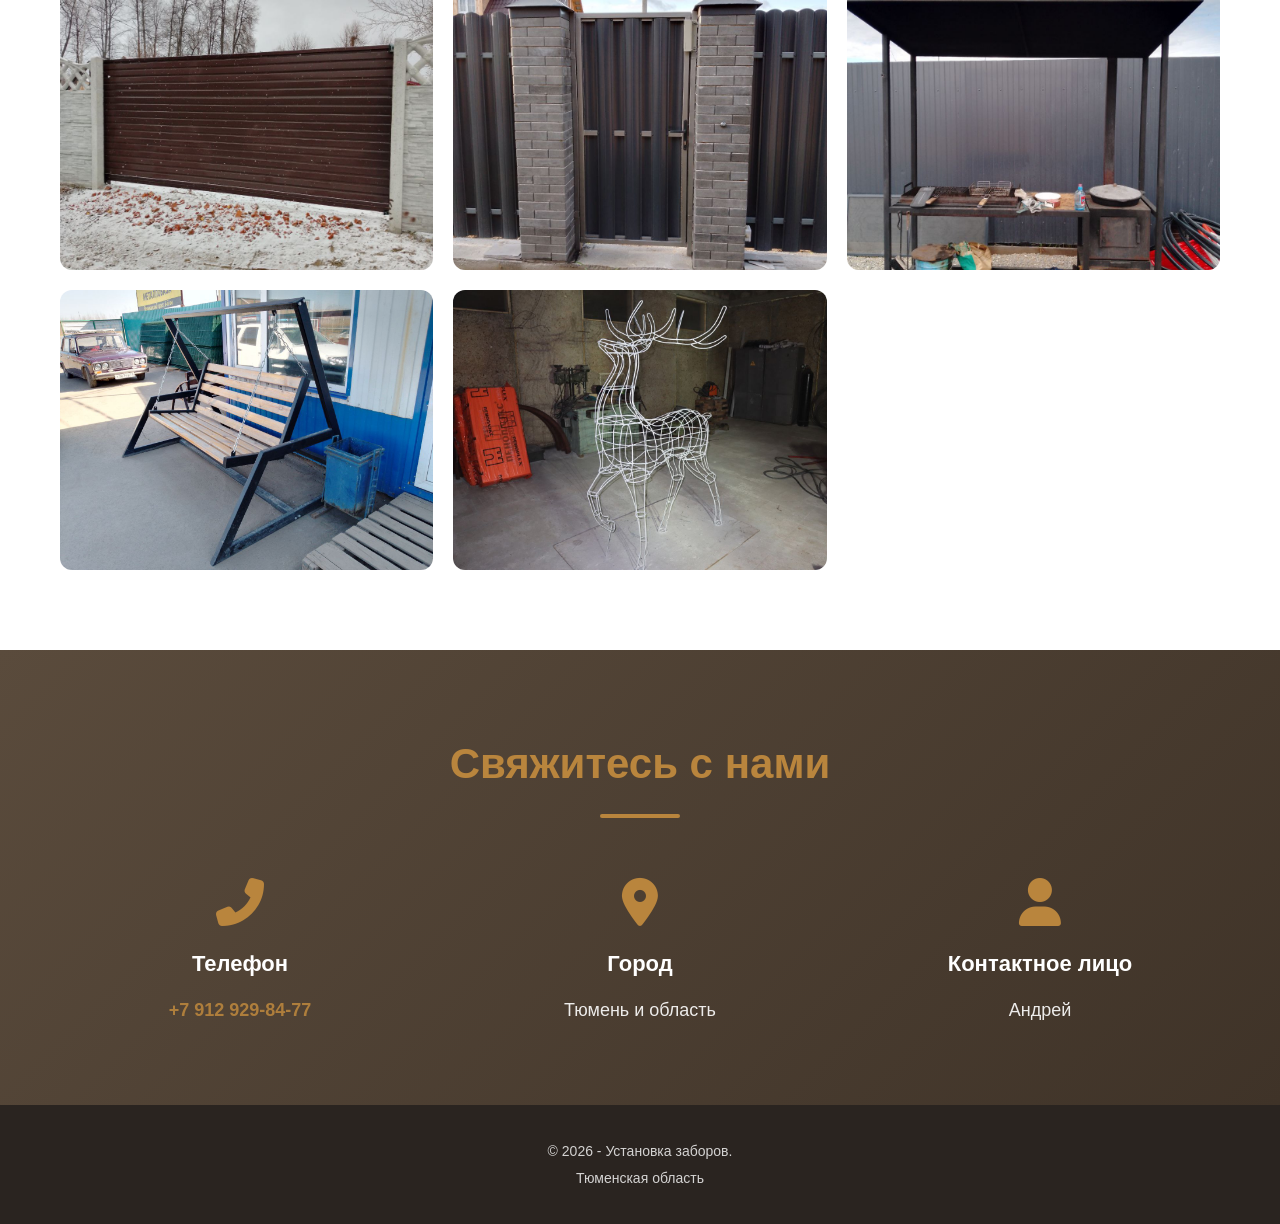
==== commit 76cd34b7: "Update index.html" ====
--- a/index.html
+++ b/index.html
@@ -15,33 +15,6 @@
   <div class="gate gate-right"></div>
 </div>
 
-<!-- Закрепленная информация справа -->
-<aside class="contact-widget" id="contactWidget">
-  <div class="contact-header">
-    <p class="contact-name">Андрей</p>
-  </div>
-  
-  <div class="contact-info">
-    <div class="phone">
-      <i class="fas fa-phone"></i>
-      <a href="tel:+79129298477">+7 912 929-84-77</a>
-    </div>
-  </div>
-
-  <div class="messengers">
-    <a href="https://t.me/andrey_max_zabor" class="messenger telegram" title="Telegram">
-      <i class="fab fa-telegram"></i>
-    </a>
-    <a href="https://max.im" class="messenger max" title="MAX Messenger">
-      <span class="max-icon">MAX</span>
-    </a>
-    <a href="https://vk.com" class="messenger vk" title="VK">
-      <i class="fab fa-vk"></i>
-    </a>
-  </div>
-
-  <button class="call-btn">Заказать звонок</button>
-</aside>
 
 <!-- Шапка с фоновым изображением -->
 <header class="hero-section">
@@ -54,6 +27,31 @@
   </div>
 </header>
 
+<!-- Закрепленная информация справа -->
+<aside class="contact-widget" id="contactWidget">
+  <div class="contact-header">
+    <p class="contact-name">Андрей</p>
+  </div>
+  
+  <div class="contact-info">
+    <div class="phone">
+      <i class="fas fa-phone"></i>
+      <a href="tel:+79129298477">+7 912 929-84-77</a>
+    </div>
+  </div>
+
+  <div class="messengers">
+    <a href="https://t.me/andrei_zabory_72" class="messenger telegram" title="Telegram">
+      <i class="fab fa-telegram"></i>
+    </a>
+    <a href="https://max.ru/" class="messenger max" title="MAX Messenger">
+      <span class="max-icon">MAX</span>
+    </a>
+
+  <button class="call-btn">Заказать звонок</button>
+</aside>
+
+  
 <section class="services-section">
   <div class="container">
     <h2>Наши услуги</h2>
@@ -241,3 +239,4 @@
 <script src="script.js"></script>
 </body>
 </html>
+
--- a/style.css
+++ b/style.css
@@ -5,12 +5,13 @@
 }
 
 :root {
-  --primary-color: #584218;
-  --secondary-color: #f39c12;
-  --accent-color: #e74c3c;
-  --text-color: #333;
-  --light-gray: #f5f5f5;
-  --dark-gray: #666;
+  --primary-color: #5a4b3c;
+  --primary-dark: #3f3328;
+  --secondary-color: #b9853d;
+  --accent-color: #7b8a5a;
+  --text-color: #3e3b36;
+  --light-gray: #f2efe9;
+  --dark-gray: #6e665d;
 }
 
 html {
@@ -21,6 +22,7 @@
   font-family: 'Segoe UI', Tahoma, Geneva, Verdana, sans-serif;
   line-height: 1.6;
   color: var(--text-color);
+  overflow-x: hidden;
 }
 
 .container {
@@ -68,7 +70,7 @@
   display: flex;
   overflow: hidden;
   animation: gateOpen 3.5s ease-in-out forwards;
-  background: linear-gradient(135deg, #5a3a2a 0%, #3a2a1a 100%);
+  background: linear-gradient(135deg, #5a4b3c 0%, #3f3328 100%);
   perspective: 1000px;
 }
 
@@ -82,18 +84,18 @@
   background:
     linear-gradient(
       90deg,
-      #6f4a2e 0%,
-      #7a5134 20%,
-      #6a452a 50%,
-      #7f5638 80%,
-      #6f4a2e 100%
+      #6b5a48 0%,
+      #745f4c 20%,
+      #645242 50%,
+      #7a6450 80%,
+      #6b5a48 100%
     );
 
   box-shadow:
     inset -6px 0 12px rgba(0,0,0,0.35),
     inset 2px 0 4px rgba(255,255,255,0.15);
 
-  border-right: 4px solid #4a2f1e;
+  border-right: 4px solid #3f3328;
 }
 
 /* РЕАЛИСТИЧНЫЕ ДОСКИ */
@@ -149,7 +151,7 @@
 
 .gate-left {
   animation: gateLeftSlide 3s cubic-bezier(0.68, -0.55, 0.265, 1.55) forwards;
-  border-left: 3px solid #5a3a2a;
+  border-left: 3px solid #5a4b3c;
 }
 
 .gate-left::before {
@@ -157,10 +159,10 @@
   position: absolute;
   width: 40px;
   height: 100px;
-  background: radial-gradient(circle, #d4af37 0%, #c9a127 50%, #9a7e1f 100%);
+  background: radial-gradient(circle, #c9a56a 0%, #b48c4f 50%, #8f6f3e 100%);
   top: 50%;
-  left: 15%;
-  transform: translateY(-50%);
+  right: 0;
+  transform: translate(50%, -50%);
   border-radius: 50%;
   box-shadow: inset -2px -2px 5px rgba(0, 0, 0, 0.4), inset 1px 1px 3px rgba(255, 255, 255, 0.2);
   z-index: 10;
@@ -168,7 +170,7 @@
 
 .gate-right {
   animation: gateRightSlide 3s cubic-bezier(0.68, -0.55, 0.265, 1.55) forwards;
-  border-right: 3px solid #5a3a2a;
+  border-right: 3px solid #5a4b3c;
   border-left: none;
 }
 
@@ -177,10 +179,10 @@
   position: absolute;
   width: 40px;
   height: 100px;
-  background: radial-gradient(circle, #d4af37 0%, #c9a127 50%, #9a7e1f 100%);
+  background: radial-gradient(circle, #c9a56a 0%, #b48c4f 50%, #8f6f3e 100%);
   top: 50%;
-  right: 15%;
-  transform: translateY(-50%);
+  left: 0;
+  transform: translate(-50%, -50%);
   border-radius: 50%;
   box-shadow: inset -2px -2px 5px rgba(0, 0, 0, 0.4), inset 1px 1px 3px rgba(255, 255, 255, 0.2);
   z-index: 10;
@@ -198,11 +200,11 @@
 }
 
 .gate-left .hinge {
-  right: 0px;
+  right: -15px;
 }
 
 .gate-right .hinge {
-  left: 0px;
+  left: -15px;
 }
 
 /* ===== ЗАКРЕПЛЕННЫЙ КОНТАКТ ВИДЖЕТ ===== */
@@ -294,7 +296,7 @@
 }
 
 .messenger.telegram {
-  background: linear-gradient(135deg, #0088cc 0%, #0077b5 100%);
+  background: linear-gradient(135deg, #3f7a93 0%, #2f667d 100%);
 }
 
 .messenger.telegram:hover {
@@ -303,7 +305,7 @@
 }
 
 .messenger.vk {
-  background: linear-gradient(135deg, #4a7fdb 0%, #3b65c4 100%);
+  background: linear-gradient(135deg, #5b6f9a 0%, #4a5f88 100%);
 }
 
 .messenger.vk:hover {
@@ -312,7 +314,7 @@
 }
 
 .messenger.max {
-  background: linear-gradient(135deg, #ff6b6b 0%, #ee5a6f 100%);
+  background: linear-gradient(135deg, #b66a5b 0%, #9f5a4e 100%);
 }
 
 .messenger.max:hover {
@@ -329,7 +331,7 @@
 .call-btn {
   width: 100%;
   padding: 12px;
-  background: linear-gradient(135deg, var(--primary-color), #1a3a1b);
+  background: linear-gradient(135deg, var(--primary-color), var(--primary-dark));
   color: white;
   border: none;
   border-radius: 6px;
@@ -341,7 +343,7 @@
 
 .call-btn:hover {
   transform: translateY(-2px);
-  box-shadow: 0 6px 15px rgba(44, 95, 45, 0.4);
+  box-shadow: 0 6px 15px rgba(90, 75, 60, 0.4);
 }
 
 .call-btn:active {
@@ -372,7 +374,7 @@
   left: 0;
   width: 100%;
   height: 100%;
-  background: linear-gradient(135deg, rgba(35, 35, 35, 0.7) 0%, rgba(20, 20, 20, 0.8) 100%);
+  background: linear-gradient(135deg, rgba(90, 75, 60, 0.75) 0%, rgba(63, 51, 40, 0.85) 100%);
   z-index: 1;
 }
 
@@ -417,7 +419,7 @@
 }
 
 .cta-btn {
-  background: linear-gradient(135deg, var(--secondary-color), #e67e22);
+  background: linear-gradient(135deg, var(--secondary-color), #9c6f2e);
   color: white;
   border: none;
   padding: 16px 48px;
@@ -433,7 +435,7 @@
 
 .cta-btn:hover {
   transform: translateY(-3px);
-  box-shadow: 0 8px 25px rgba(243, 156, 18, 0.6);
+  box-shadow: 0 8px 25px rgba(185, 133, 61, 0.5);
 }
 
 .cta-btn:active {
@@ -525,7 +527,7 @@
 }
 
 .services-description {
-  background: linear-gradient(135deg, #f5f5f5, #e8f5e9);
+  background: linear-gradient(135deg, #f2efe9, #e6dfd6);
   padding: 40px;
   border-radius: 12px;
   border-left: 5px solid var(--primary-color);
@@ -546,7 +548,7 @@
 /* ===== ЦЕНЫ ===== */
 .prices-section {
   padding: 80px 0;
-  background: linear-gradient(135deg, #f9f9f9, #f0f0f0);
+  background: linear-gradient(135deg, #f4f1ec, #ece6dd);
 }
 
 .prices-section h2 {
@@ -697,7 +699,7 @@
   left: 0;
   width: 100%;
   height: 100%;
-  background: rgba(44, 95, 45, 0.8);
+  background: rgba(90, 75, 60, 0.85);
   display: flex;
   align-items: center;
   justify-content: center;
@@ -719,7 +721,7 @@
 /* ===== КОНТАКТЫ ===== */
 .contact-section {
   padding: 80px 0;
-  background: linear-gradient(135deg, #2c5f2d, #1a3a1b);
+  background: linear-gradient(135deg, #5a4b3c, #3f3328);
   color: white;
 }
 
@@ -784,7 +786,7 @@
 
 /* ===== FOOTER ===== */
 .footer {
-  background: #1a1a1a;
+  background: #2a2420;
   color: white;
   text-align: center;
   padding: 30px 0;
@@ -814,8 +816,8 @@
     position: relative;
     right: auto;
     top: auto;
-    width: 100%;
-    margin: 20px;
+    width: calc(100% - 40px);
+    margin: 20px auto;
     animation: none;
   }
 
@@ -861,9 +863,3 @@
     font-size: 32px;
   }
 }
-
-
-
-
-
-
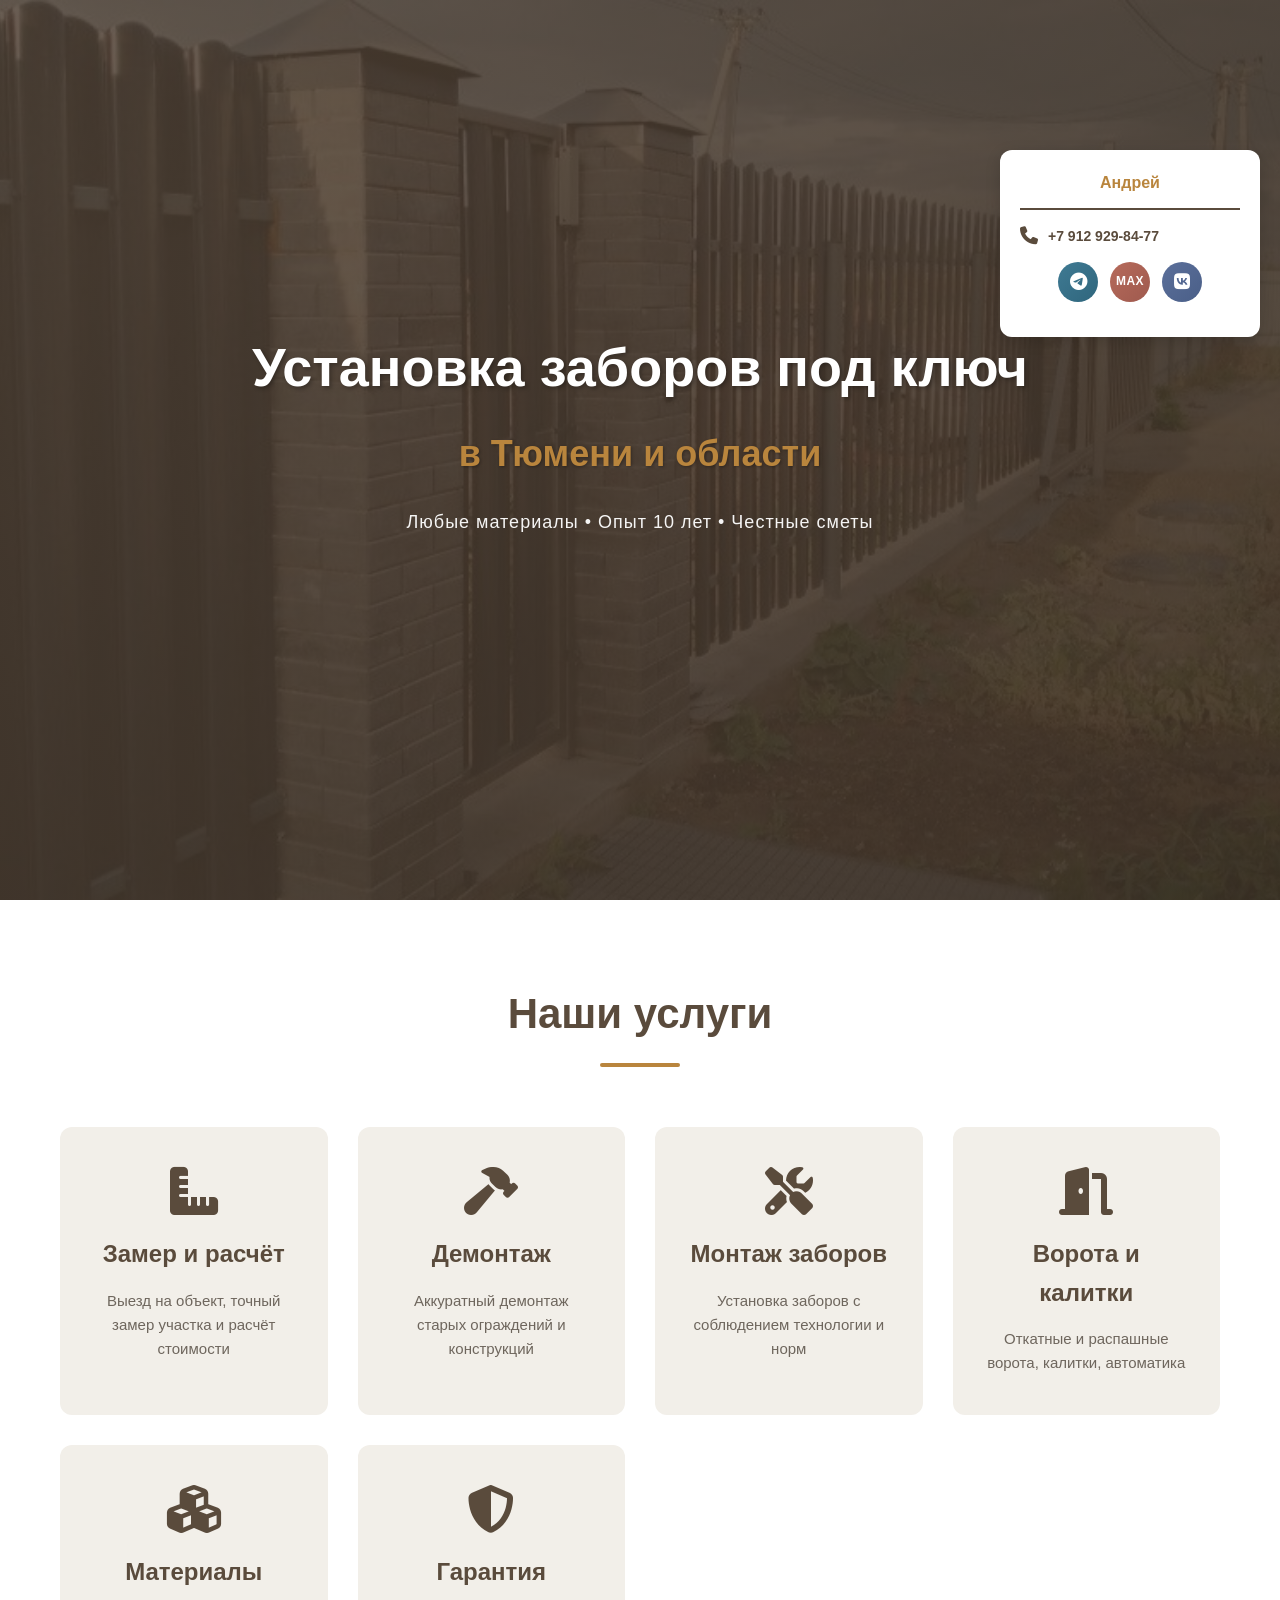
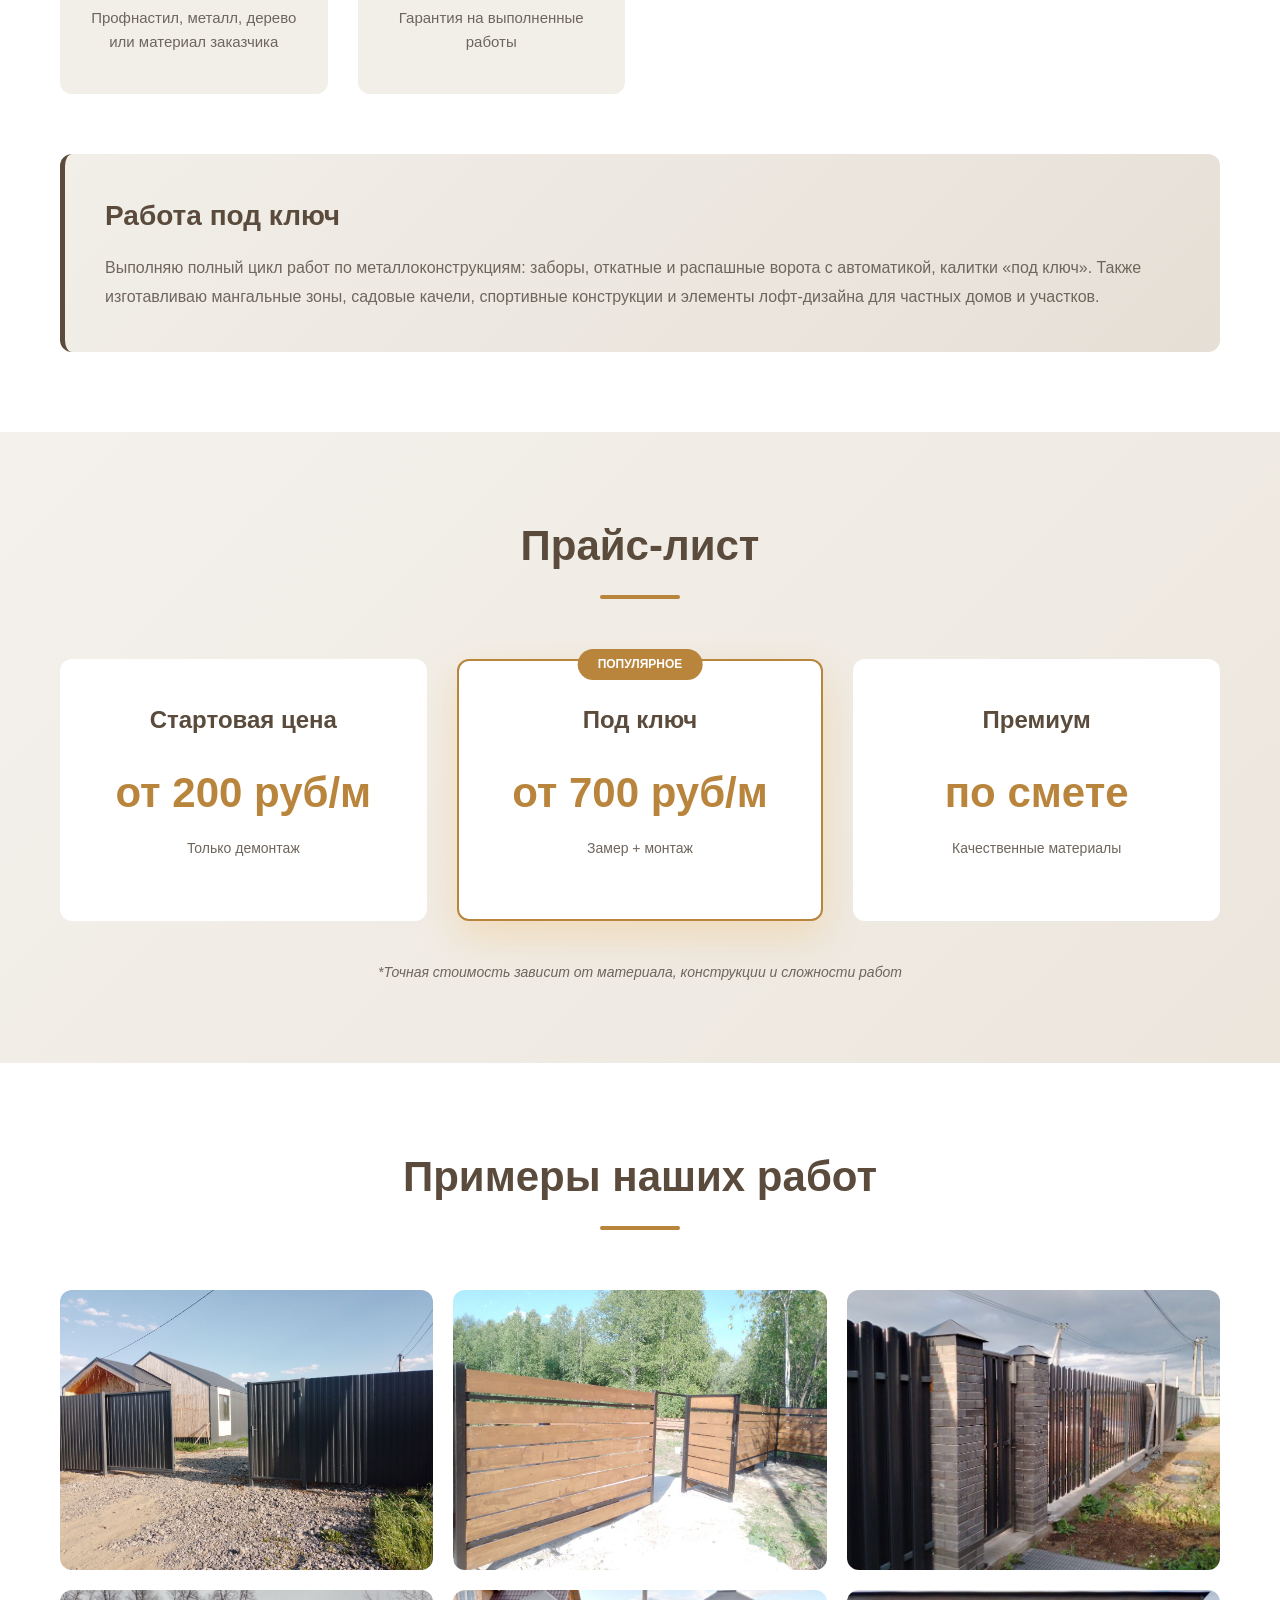
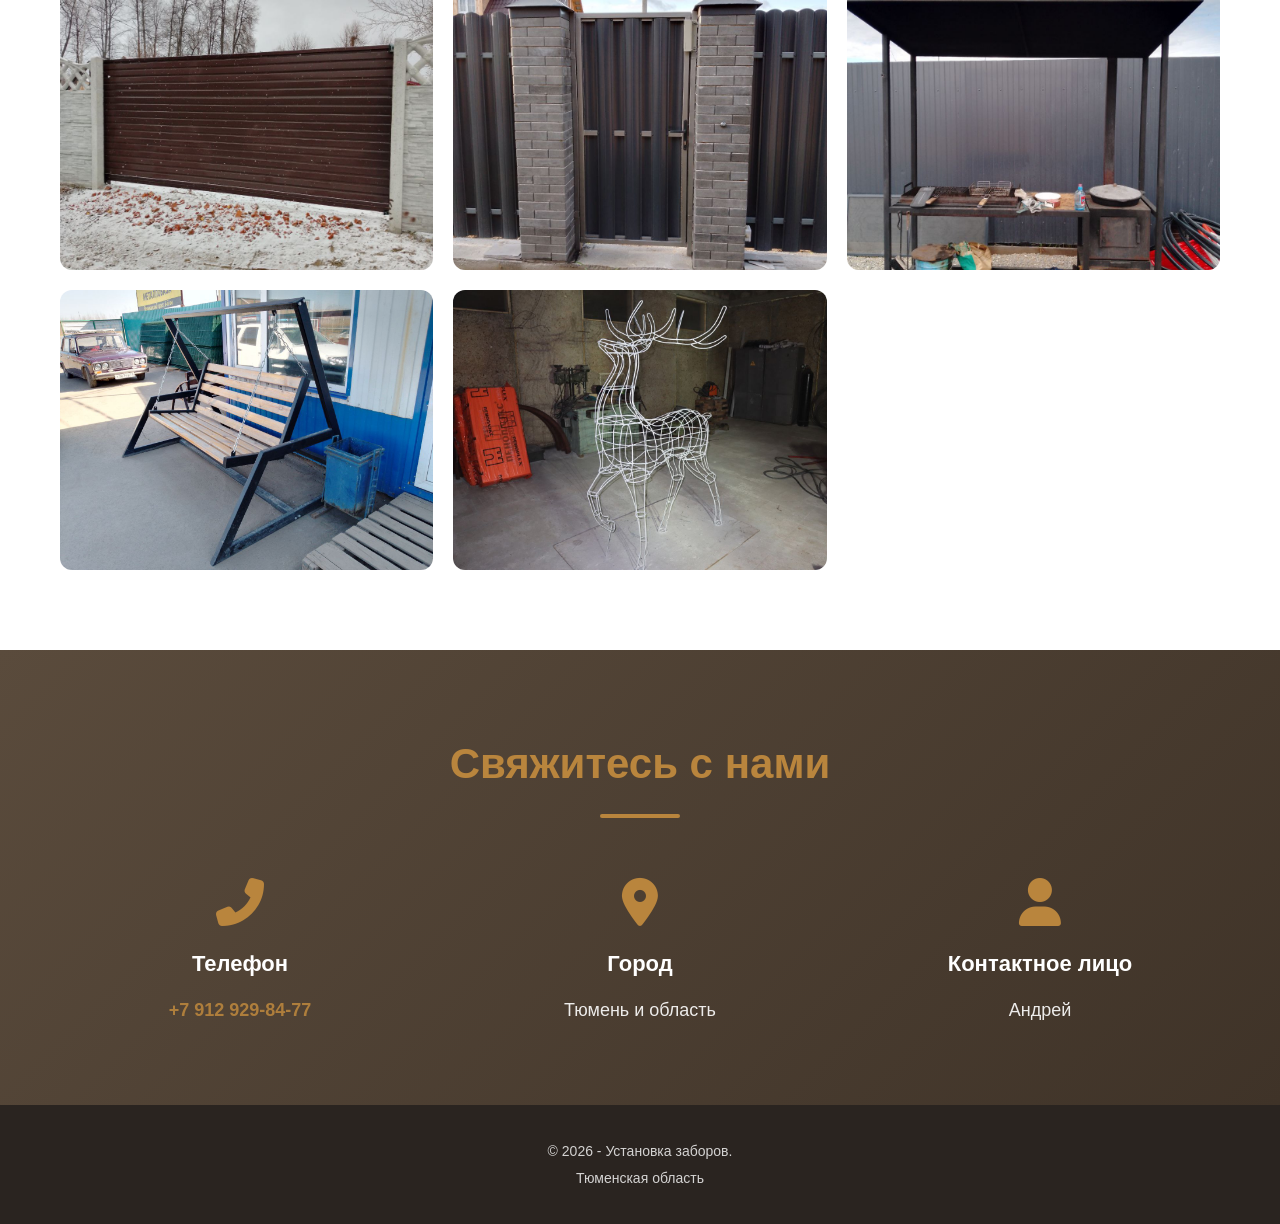
==== commit 2ddedb10: "Add files via upload" ====
--- a/index.html
+++ b/index.html
@@ -15,6 +15,32 @@
   <div class="gate gate-right"></div>
 </div>
 
+<!-- Закрепленная информация справа -->
+<aside class="contact-widget" id="contactWidget">
+  <div class="contact-header">
+    <p class="contact-name">Андрей</p>
+  </div>
+  
+  <div class="contact-info">
+    <div class="phone">
+      <i class="fas fa-phone"></i>
+      <a href="tel:+79129298477">+7 912 929-84-77</a>
+    </div>
+  </div>
+
+  <div class="messengers">
+    <a href="https://t.me/andrey_max_zabor" class="messenger telegram" title="Telegram">
+      <i class="fab fa-telegram"></i>
+    </a>
+    <a href="https://max.im" class="messenger max" title="MAX Messenger">
+      <span class="max-icon">MAX</span>
+    </a>
+    <a href="https://vk.com" class="messenger vk" title="VK">
+      <i class="fab fa-vk"></i>
+    </a>
+  </div>
+
+</aside>
 
 <!-- Шапка с фоновым изображением -->
 <header class="hero-section">
@@ -23,35 +49,9 @@
     <h1 class="main-title">Установка заборов под ключ</h1>
     <p class="main-subtitle">в Тюмени и области</p>
     <p class="hero-thesis">Любые материалы • Опыт 10 лет • Честные сметы</p>
-    <button class="cta-btn">Получить консультацию</button>
   </div>
 </header>
 
-<!-- Закрепленная информация справа -->
-<aside class="contact-widget" id="contactWidget">
-  <div class="contact-header">
-    <p class="contact-name">Андрей</p>
-  </div>
-  
-  <div class="contact-info">
-    <div class="phone">
-      <i class="fas fa-phone"></i>
-      <a href="tel:+79129298477">+7 912 929-84-77</a>
-    </div>
-  </div>
-
-  <div class="messengers">
-    <a href="https://t.me/andrei_zabory_72" class="messenger telegram" title="Telegram">
-      <i class="fab fa-telegram"></i>
-    </a>
-    <a href="https://max.ru/" class="messenger max" title="MAX Messenger">
-      <span class="max-icon">MAX</span>
-    </a>
-
-  <button class="call-btn">Заказать звонок</button>
-</aside>
-
-  
 <section class="services-section">
   <div class="container">
     <h2>Наши услуги</h2>
@@ -239,4 +239,3 @@
 <script src="script.js"></script>
 </body>
 </html>
-
--- a/style.css
+++ b/style.css
@@ -154,19 +154,6 @@
   border-left: 3px solid #5a4b3c;
 }
 
-.gate-left::before {
-  content: '';
-  position: absolute;
-  width: 40px;
-  height: 100px;
-  background: radial-gradient(circle, #c9a56a 0%, #b48c4f 50%, #8f6f3e 100%);
-  top: 50%;
-  right: 0;
-  transform: translate(50%, -50%);
-  border-radius: 50%;
-  box-shadow: inset -2px -2px 5px rgba(0, 0, 0, 0.4), inset 1px 1px 3px rgba(255, 255, 255, 0.2);
-  z-index: 10;
-}
 
 .gate-right {
   animation: gateRightSlide 3s cubic-bezier(0.68, -0.55, 0.265, 1.55) forwards;
@@ -174,19 +161,6 @@
   border-left: none;
 }
 
-.gate-right::before {
-  content: '';
-  position: absolute;
-  width: 40px;
-  height: 100px;
-  background: radial-gradient(circle, #c9a56a 0%, #b48c4f 50%, #8f6f3e 100%);
-  top: 50%;
-  left: 0;
-  transform: translate(-50%, -50%);
-  border-radius: 50%;
-  box-shadow: inset -2px -2px 5px rgba(0, 0, 0, 0.4), inset 1px 1px 3px rgba(255, 255, 255, 0.2);
-  z-index: 10;
-}
 
 /* Петли ворот */
 .gate .hinge {
@@ -284,6 +258,7 @@
 .messenger {
   width: 40px;
   height: 40px;
+  flex: 0 0 40px;
   border-radius: 50%;
   display: flex;
   align-items: center;
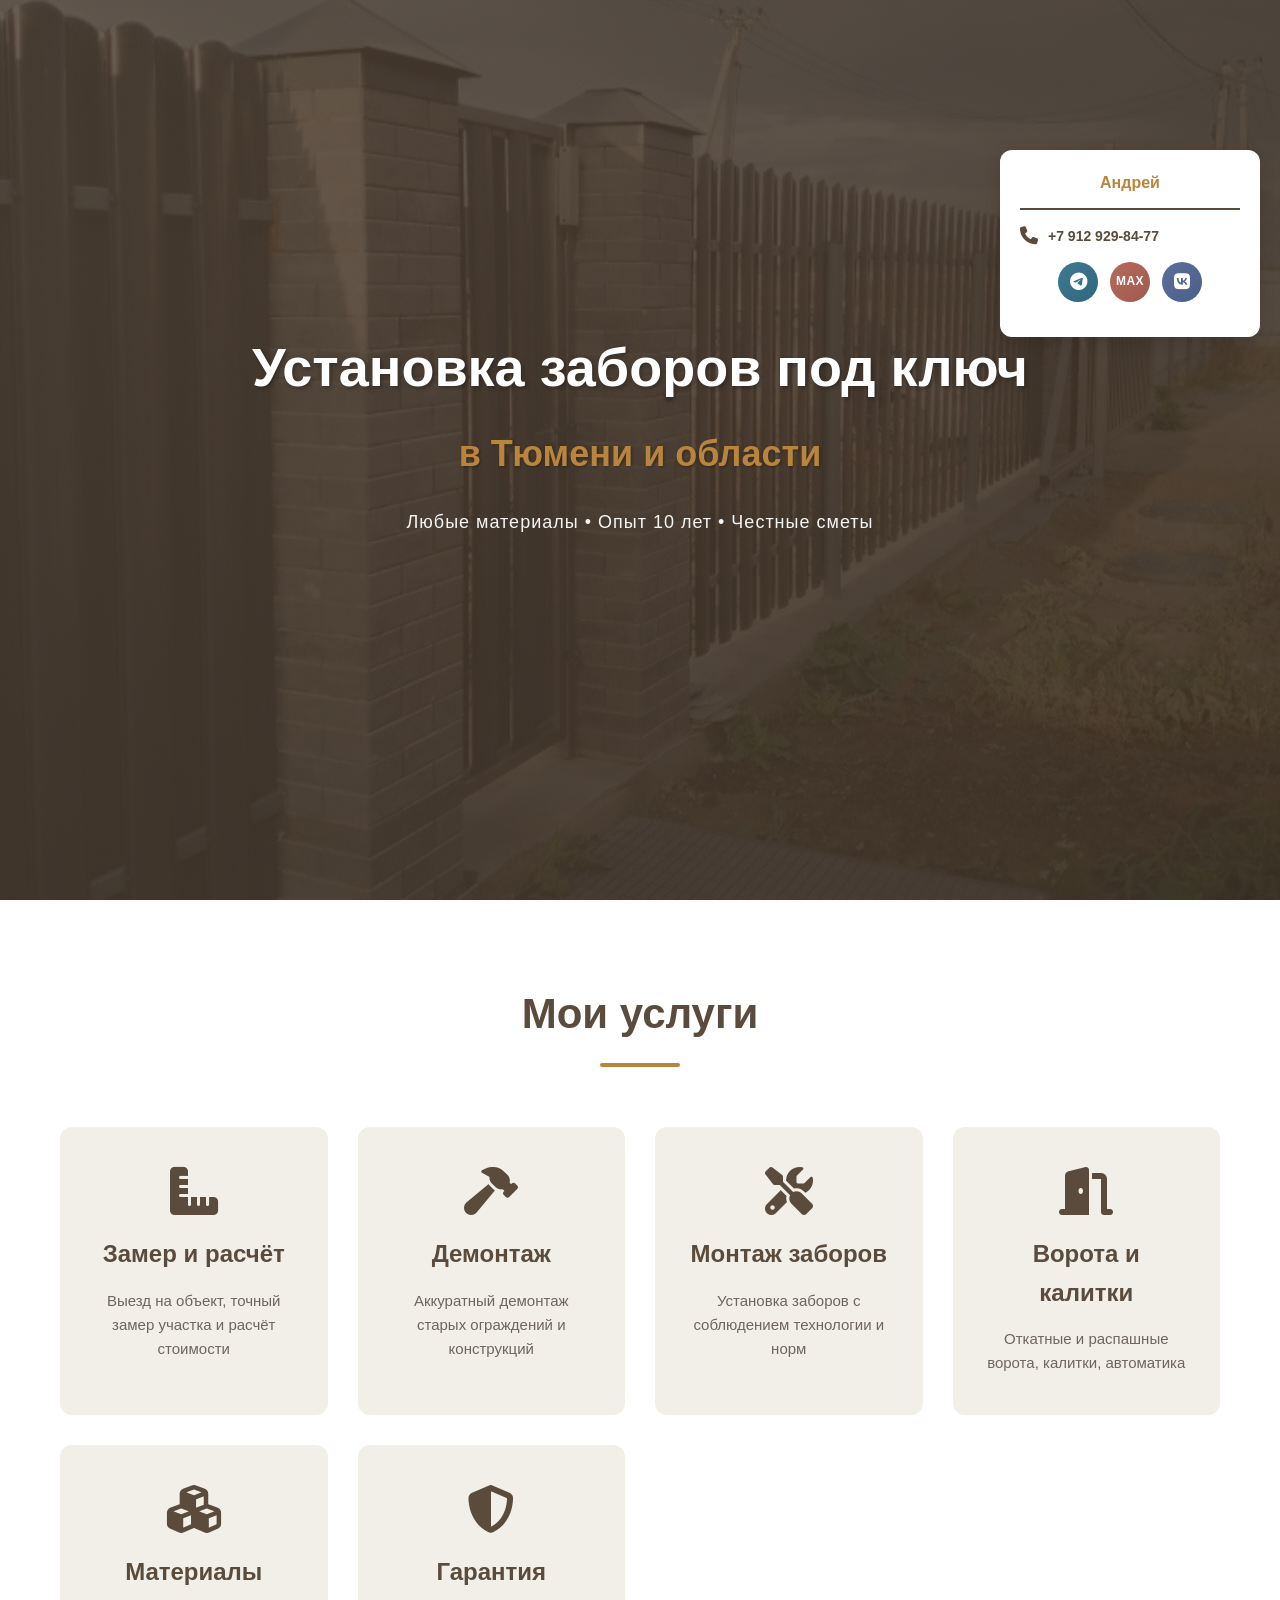
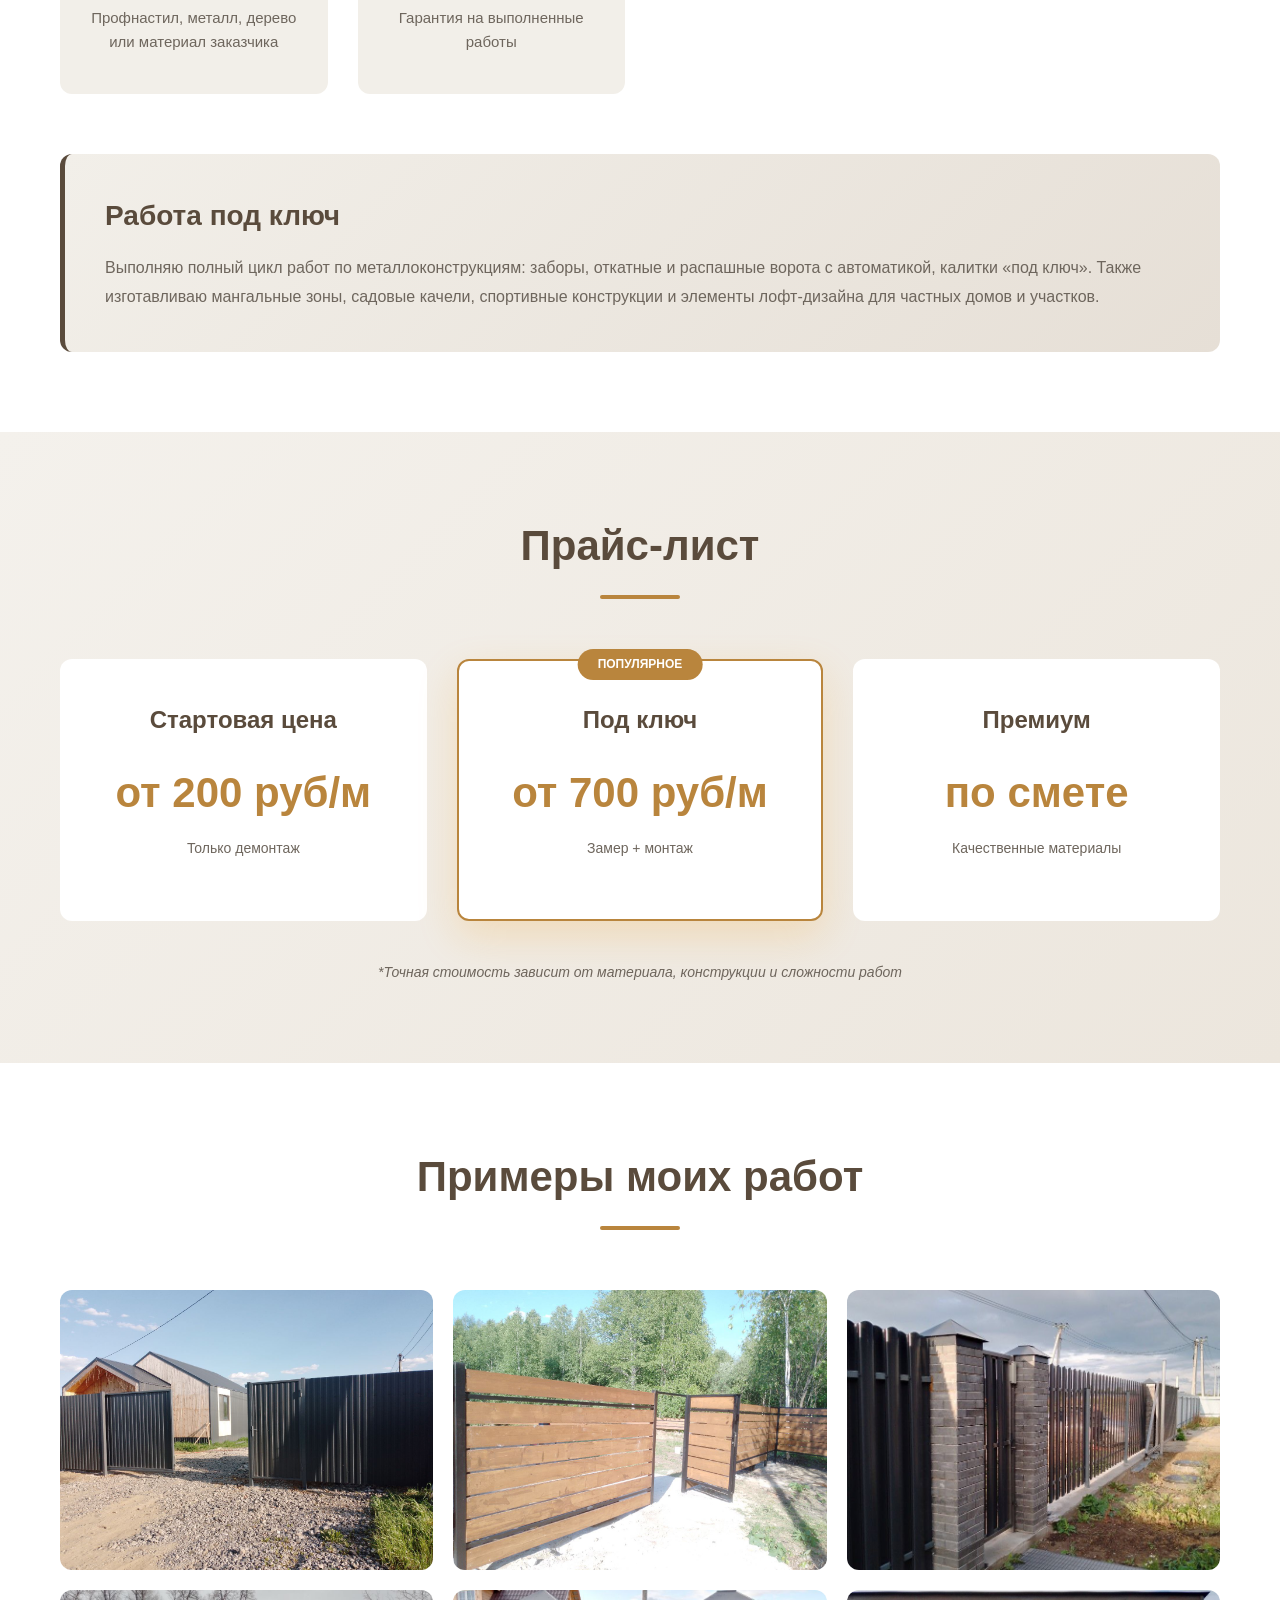
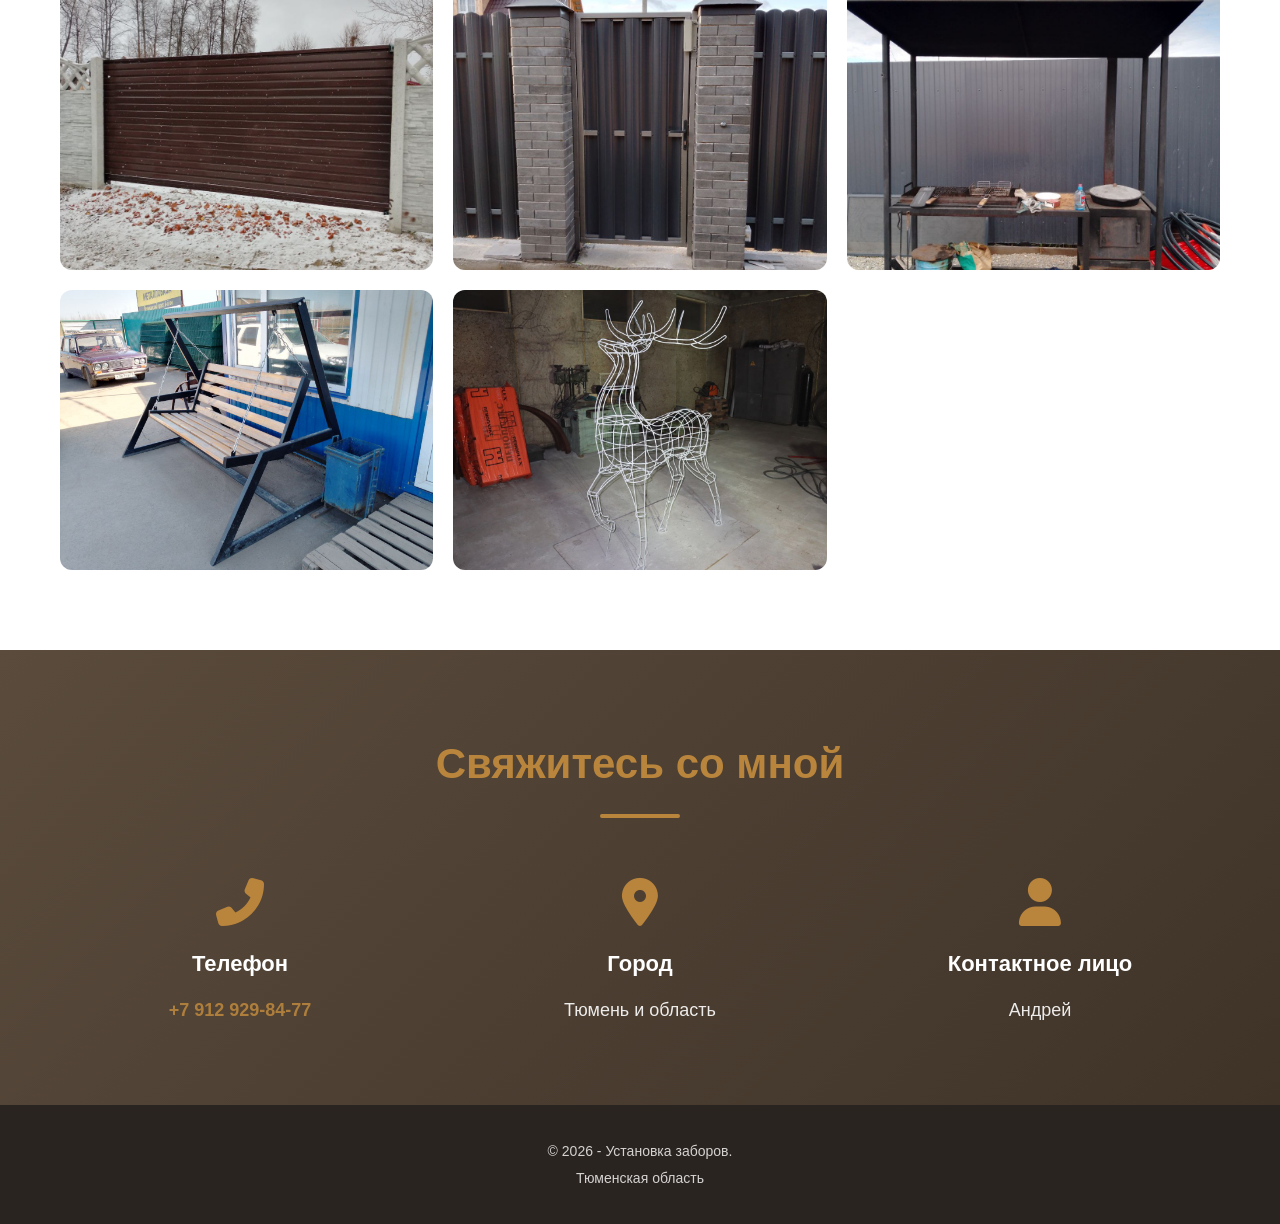
==== commit a7272c97: "Refactor HTML structure and content updates" ====
--- a/index.html
+++ b/index.html
@@ -2,7 +2,7 @@
 <html lang="ru">
 <head>
   <meta charset="UTF-8">
-  <title>Установка заборов в Тюмени | MAX</title>
+  <title>Установка заборов в Тюмени</title>
   <meta name="viewport" content="width=device-width, initial-scale=1.0">
   <link rel="stylesheet" href="style.css">
   <link rel="stylesheet" href="https://cdnjs.cloudflare.com/ajax/libs/font-awesome/6.4.0/css/all.min.css">
@@ -40,7 +40,7 @@
     </a>
   </div>
 
-</aside>
+</aside>
 
 <!-- Шапка с фоновым изображением -->
 <header class="hero-section">
@@ -54,7 +54,7 @@
 
 <section class="services-section">
   <div class="container">
-    <h2>Наши услуги</h2>
+    <h2>Мои услуги</h2>
 
     <div class="services-grid">
 
@@ -139,7 +139,7 @@
 <!-- Наши работы -->
 <section class="portfolio-section">
   <div class="container">
-    <h2>Примеры наших работ</h2>
+    <h2>Примеры моих работ</h2>
 
     <div class="portfolio-grid">
 
@@ -207,7 +207,7 @@
 <!-- Контакты -->
 <section class="contact-section">
   <div class="container">
-    <h2>Свяжитесь с нами</h2>
+    <h2>Свяжитесь со мной</h2>
     <div class="contact-grid">
       <div class="contact-item">
         <i class="fas fa-phone-alt"></i>
@@ -239,3 +239,4 @@
 <script src="script.js"></script>
 </body>
 </html>
+
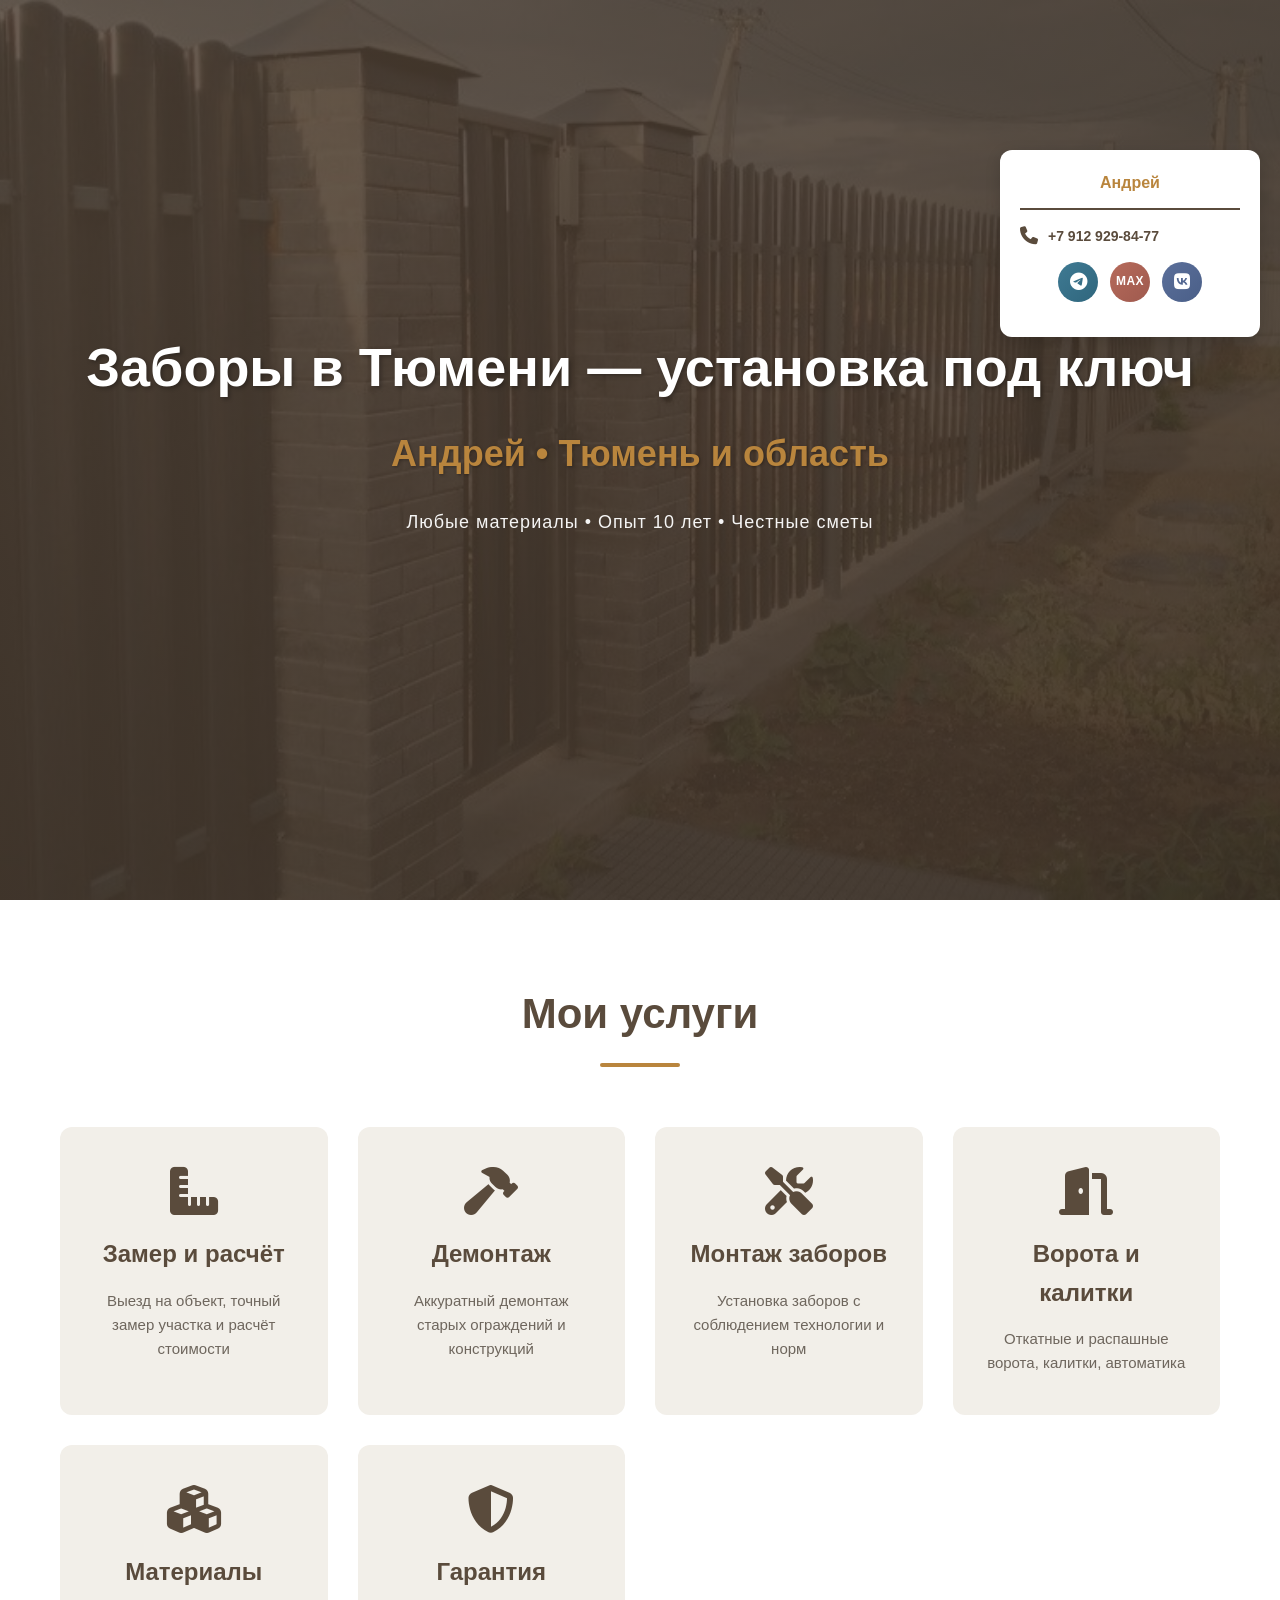
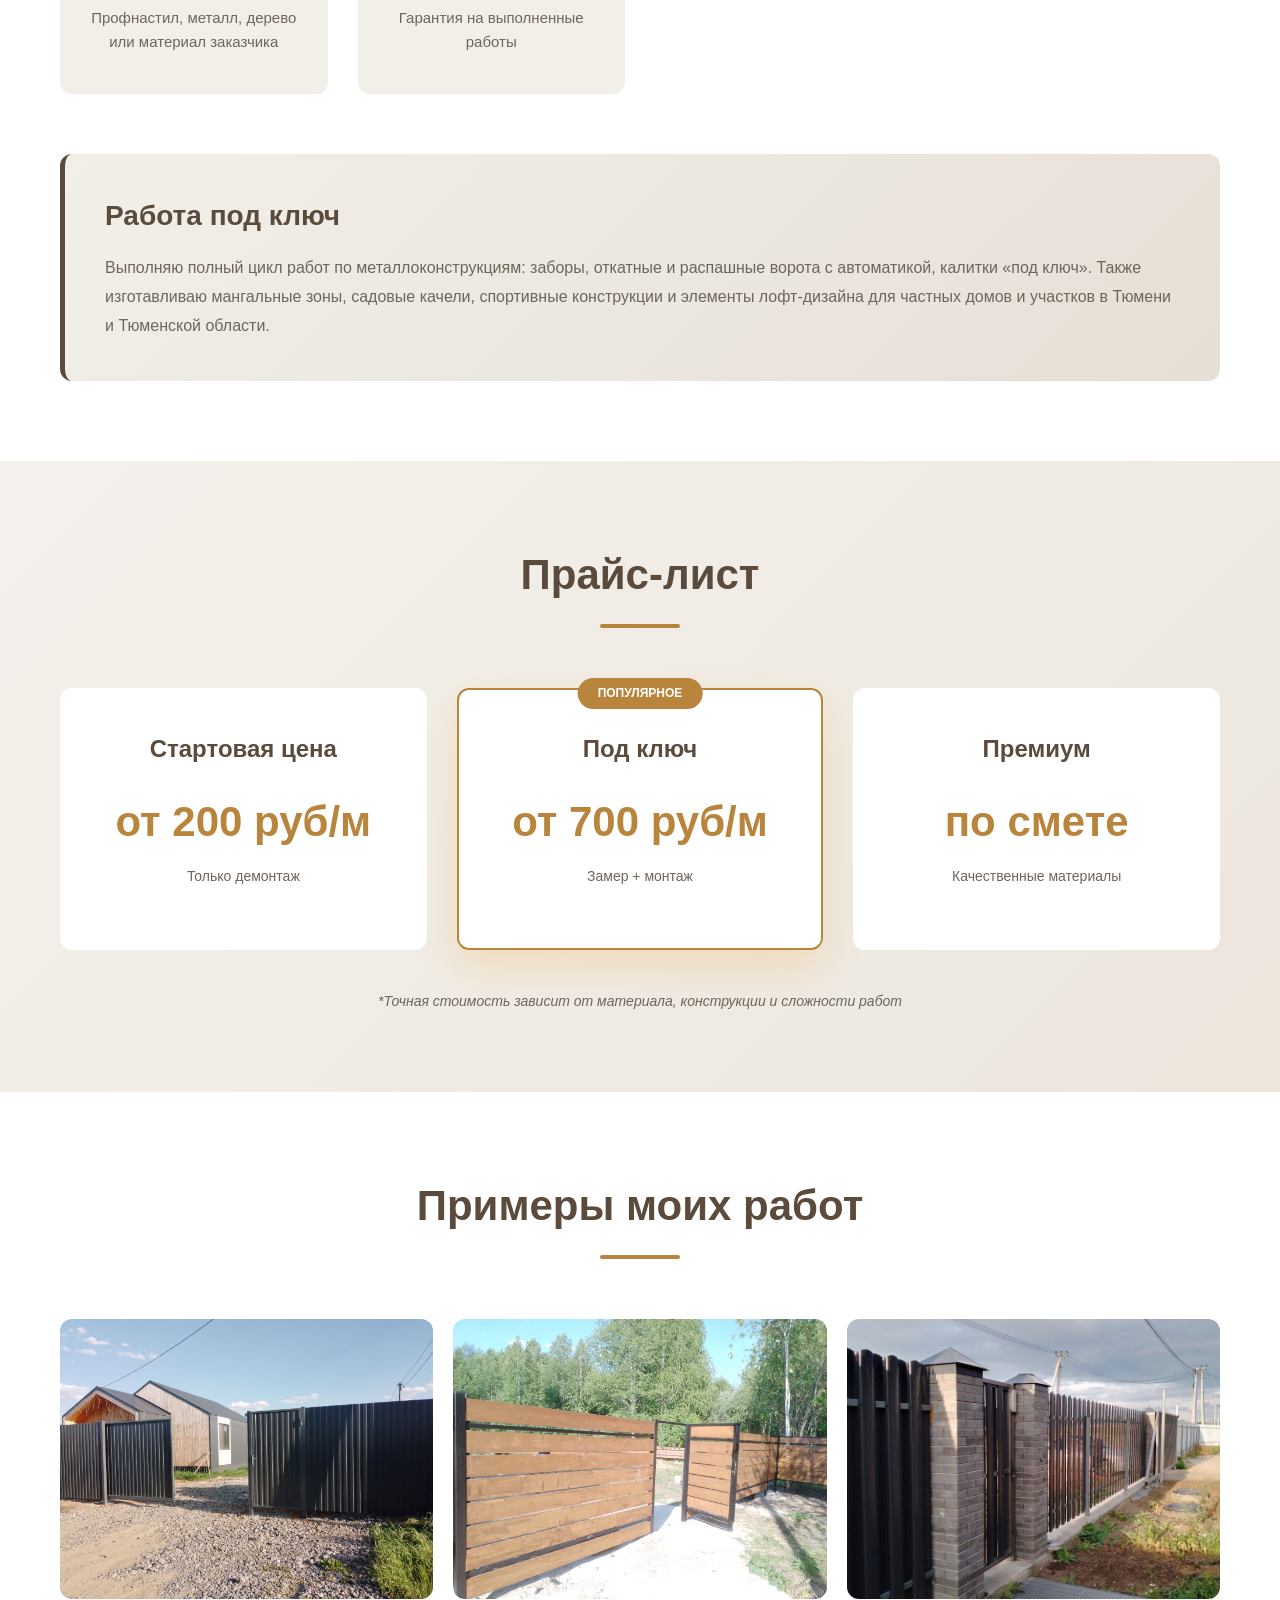
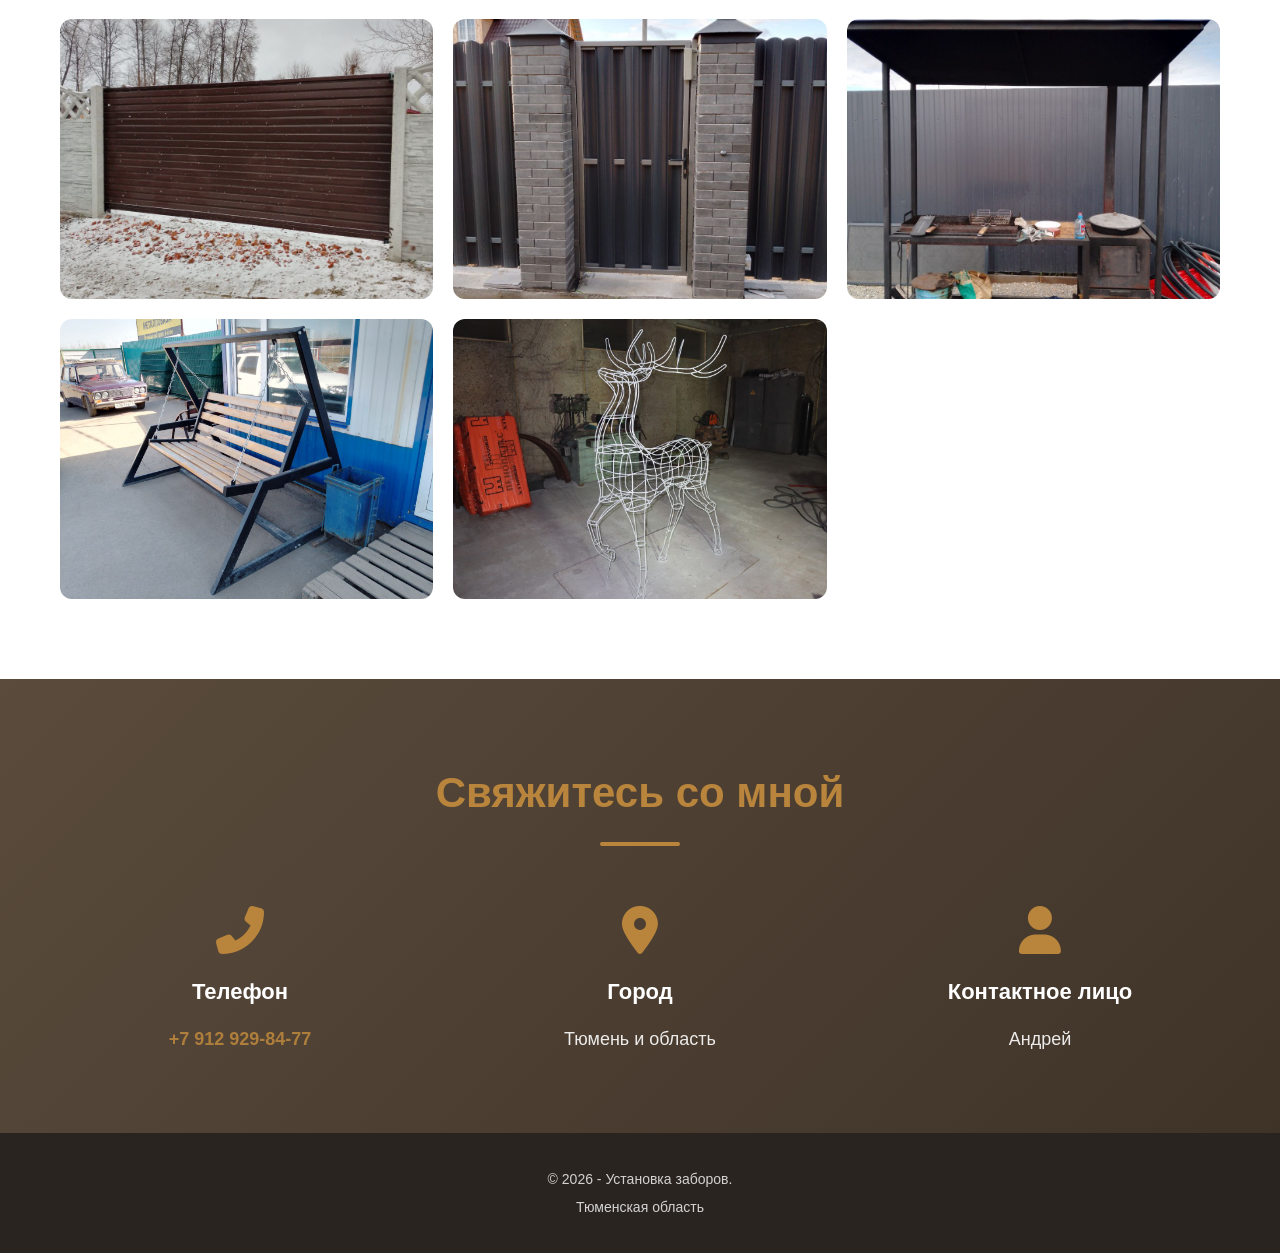
==== commit 0dda7925: "Update index.html" ====
--- a/index.html
+++ b/index.html
@@ -2,10 +2,12 @@
 <html lang="ru">
 <head>
   <meta charset="UTF-8">
-  <title>Установка заборов в Тюмени</title>
+  <title>Заборы в Тюмени — установка заборов под ключ | Андрей</title>
+  <meta name="description" content="Установка заборов в Тюмени и Тюменской области. Андрей: замер, демонтаж, монтаж заборов, ворота и калитки под ключ.">
   <meta name="viewport" content="width=device-width, initial-scale=1.0">
   <link rel="stylesheet" href="style.css">
   <link rel="stylesheet" href="https://cdnjs.cloudflare.com/ajax/libs/font-awesome/6.4.0/css/all.min.css">
+  <link rel="icon" href="/favicon.ico" type="image/x-icon">
 </head>
 <body>
 
@@ -29,10 +31,10 @@
   </div>
 
   <div class="messengers">
-    <a href="https://t.me/andrey_max_zabor" class="messenger telegram" title="Telegram">
+    <a href="https://t.me/andrei_zabory_72" class="messenger telegram" title="Telegram">
       <i class="fab fa-telegram"></i>
     </a>
-    <a href="https://max.im" class="messenger max" title="MAX Messenger">
+    <a href="https://web.max.ru/" class="messenger max" title="MAX Messenger">
       <span class="max-icon">MAX</span>
     </a>
     <a href="https://vk.com" class="messenger vk" title="VK">
@@ -46,8 +48,8 @@
 <header class="hero-section">
   <div class="hero-overlay"></div>
   <div class="hero-content">
-    <h1 class="main-title">Установка заборов под ключ</h1>
-    <p class="main-subtitle">в Тюмени и области</p>
+    <h1 class="main-title">Заборы в Тюмени — установка под ключ</h1>
+    <p class="main-subtitle">Андрей • Тюмень и область</p>
     <p class="hero-thesis">Любые материалы • Опыт 10 лет • Честные сметы</p>
   </div>
 </header>
@@ -102,7 +104,7 @@
         Выполняю полный цикл работ по металлоконструкциям: заборы, откатные и
         распашные ворота с автоматикой, калитки «под ключ». Также изготавливаю
         мангальные зоны, садовые качели, спортивные конструкции и элементы
-        лофт-дизайна для частных домов и участков.
+        лофт-дизайна для частных домов и участков в Тюмени и Тюменской области.
       </p>
     </div>
 
@@ -239,4 +241,3 @@
 <script src="script.js"></script>
 </body>
 </html>
-
